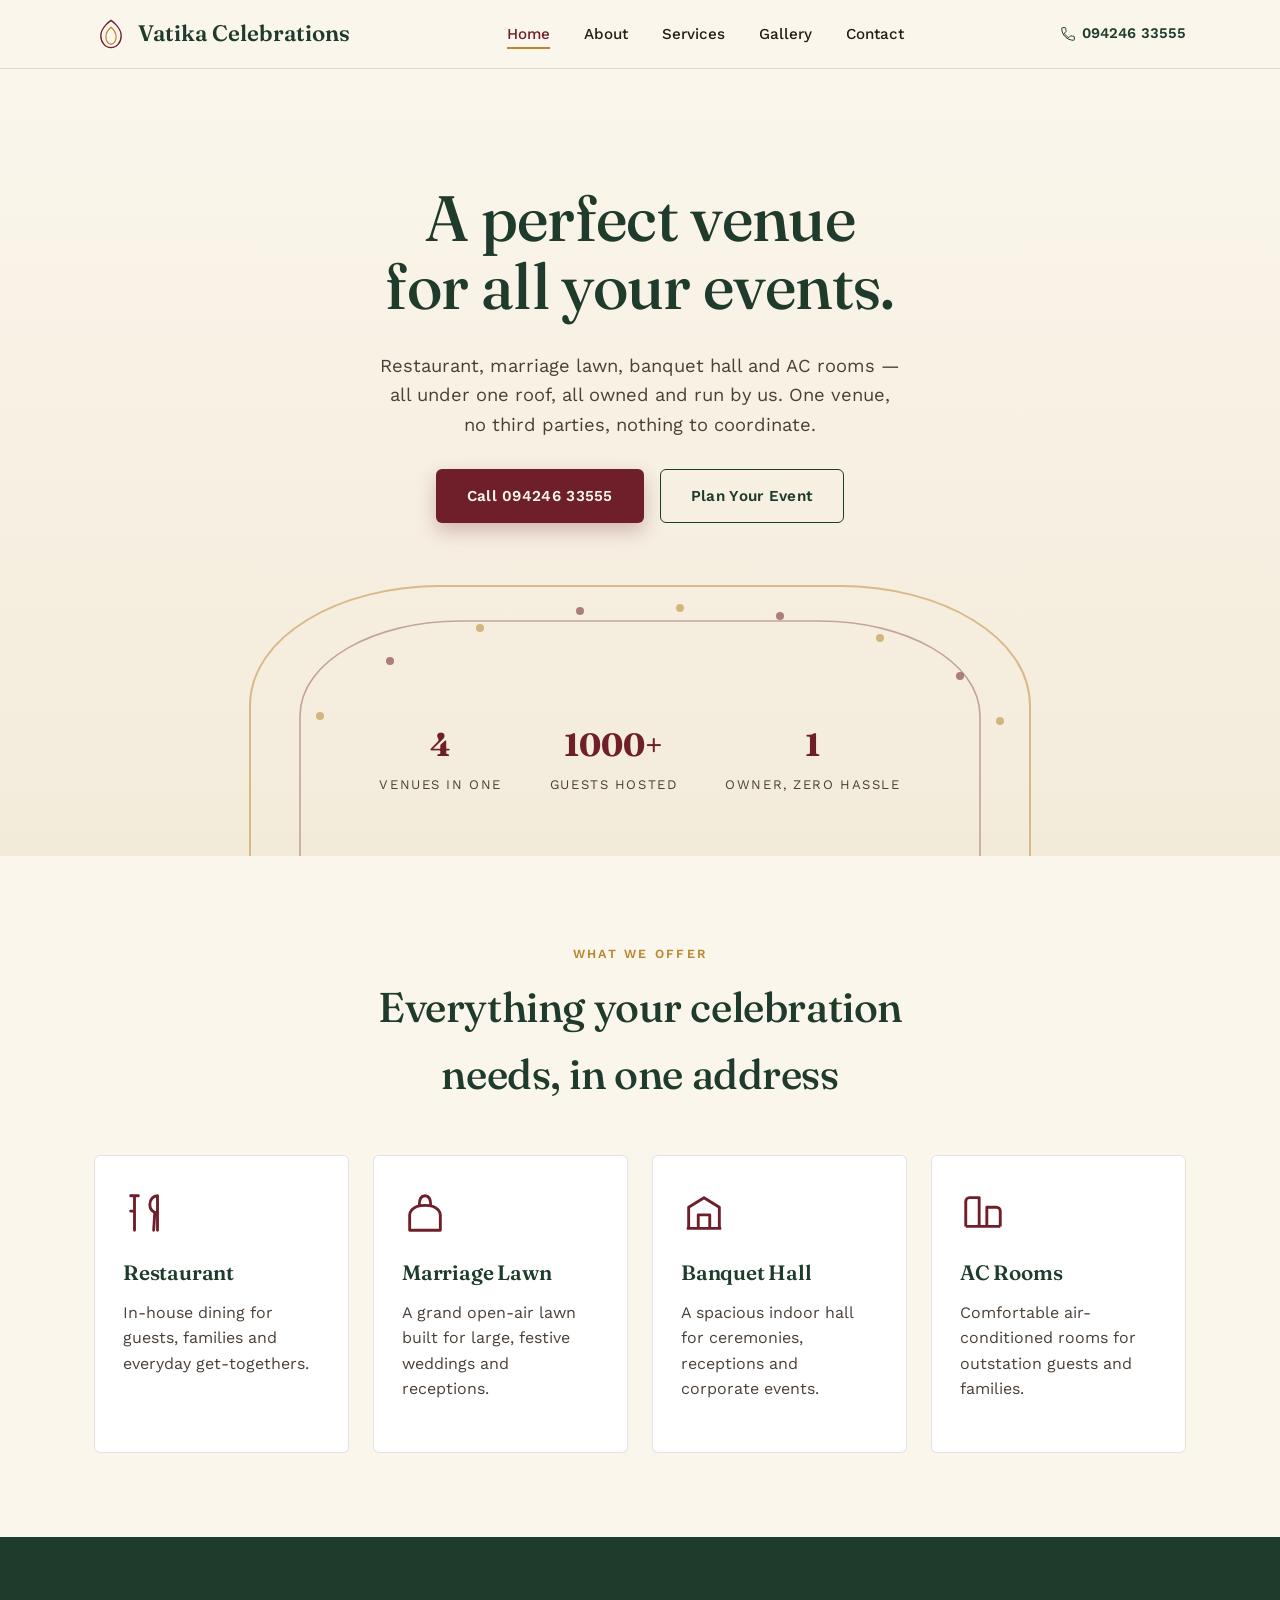
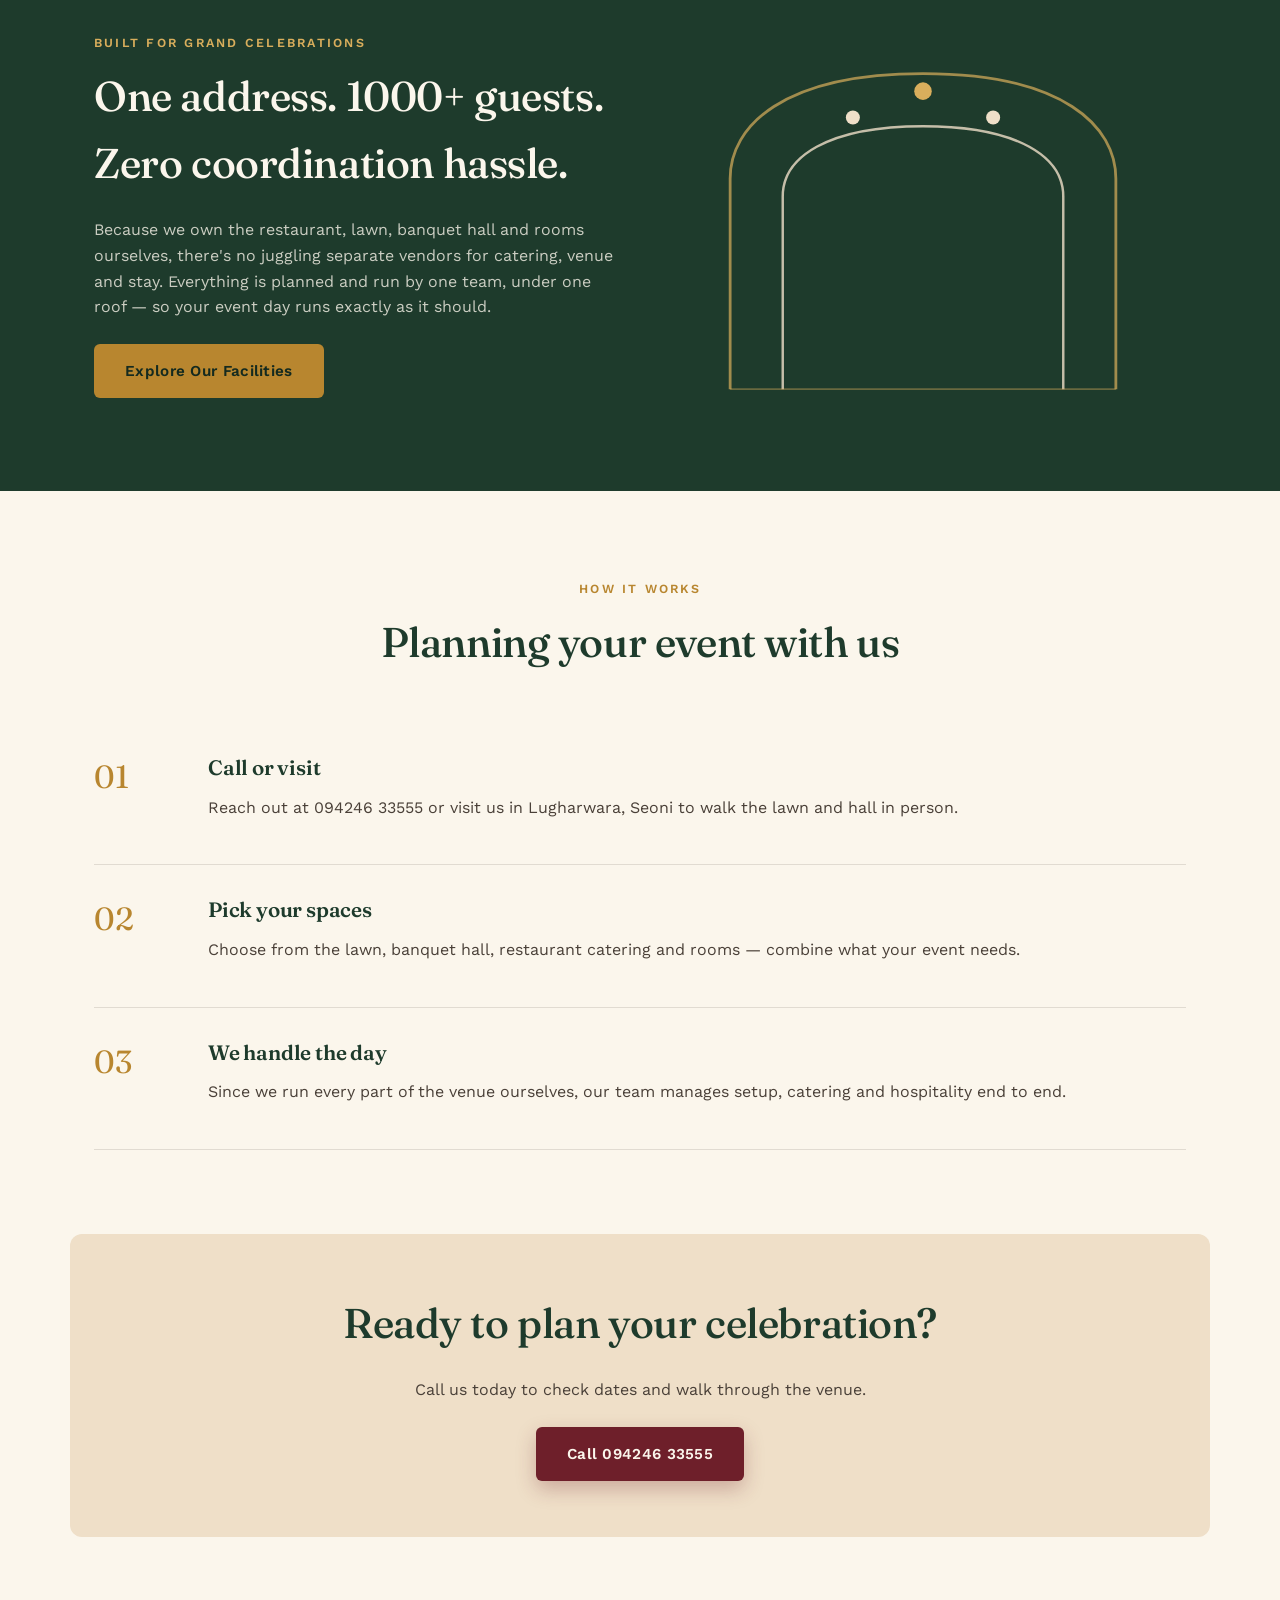
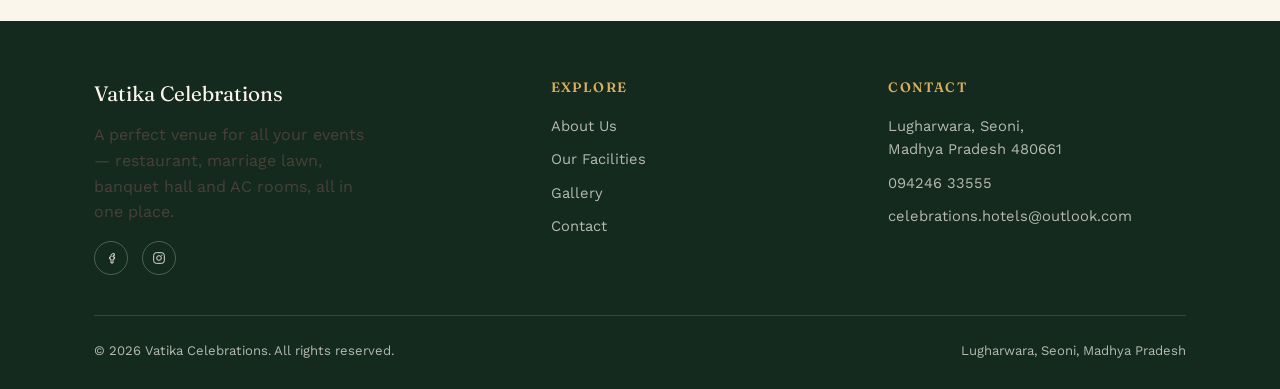
==== index.html @ 636e7c19 "Update index.html" ====
<!DOCTYPE html>
<html lang="en">
<head>
<meta charset="UTF-8">
<meta name="viewport" content="width=device-width, initial-scale=1.0">
<title>Vatika Celebrations | Marriage Lawn &amp; Banquet Venue</title>
<meta name="description" content="Vatika Celebrations, Seoni (Madhya Pradesh) — restaurant, marriage lawn, banquet hall &amp; AC rooms, all under one roof. A perfect venue for all your events.">
<link rel="preconnect" href="https://fonts.googleapis.com">
<link href="https://fonts.googleapis.com/css2?family=Fraunces:wght@400;500;600&family=Work+Sans:wght@400;500;600;700&display=swap" rel="stylesheet">
<link rel="icon" type="image/svg+xml" href="images/favicon-mark.svg">
<link rel="icon" type="image/png" sizes="32x32" href="images/favicon-32.png">
<link rel="icon" type="image/png" sizes="16x16" href="images/favicon-16.png">
<link rel="apple-touch-icon" sizes="180x180" href="images/apple-touch-icon.png">
<link rel="shortcut icon" href="images/favicon.ico">
<link rel="stylesheet" href="css/style.css">
</head>
<body>

<header class="site-header">
  <div class="nav-wrap">
    <a href="index.html" class="brand">
      <svg viewBox="0 0 40 40" fill="none" xmlns="http://www.w3.org/2000/svg">
        <path d="M20 4C20 4 8 12 8 22C8 29.7 13.4 36 20 36C26.6 36 32 29.7 32 22C32 12 20 4 20 4Z" stroke="#6E1F2A" stroke-width="1.6"/>
        <path d="M20 12C20 12 14 17 14 23.5C14 28.2 16.7 32 20 32C23.3 32 26 28.2 26 23.5C26 17 20 12 20 12Z" stroke="#B8862F" stroke-width="1.4"/>
      </svg>
      Vatika Celebrations
    </a>
    <nav>
      <ul class="nav-links">
        <li><a href="index.html" class="active">Home</a></li>
        <li><a href="about.html">About</a></li>
        <li><a href="services.html">Services</a></li>
        <li><a href="gallery.html">Gallery</a></li>
        <li><a href="contact.html">Contact</a></li>
      </ul>
    </nav>
    <div class="nav-cta">
      <a href="tel:+919424633555" class="nav-phone">
        <svg width="16" height="16" viewBox="0 0 24 24" fill="none"><path d="M6.6 10.8C8.1 13.8 10.2 15.9 13.2 17.4L15.5 15.1C15.8 14.8 16.2 14.7 16.6 14.8C17.8 15.2 19.1 15.4 20.5 15.4C21.1 15.4 21.5 15.8 21.5 16.4V20.4C21.5 21 21.1 21.4 20.5 21.4C10.6 21.4 2.6 13.4 2.6 3.5C2.6 2.9 3 2.5 3.6 2.5H7.6C8.2 2.5 8.6 2.9 8.6 3.5C8.6 4.9 8.8 6.2 9.2 7.4C9.3 7.8 9.2 8.2 8.9 8.5L6.6 10.8Z" stroke="#1E3B2C" stroke-width="1.5"/></svg>
        094246 33555
      </a>
      <button class="nav-toggle" aria-label="Menu"><span></span><span></span><span></span></button>
    </div>
  </div>
</header>

<section class="hero">
  <div class="hero-inner">
    <span class="eyebrow"></span>
    <h1>A perfect venue<br>for all your events.</h1>
    <p style="font-size:1.15rem; max-width:520px; margin:20px auto 0;">Restaurant, marriage lawn, banquet hall and AC rooms — all under one roof, all owned and run by us. One venue, no third parties, nothing to coordinate.</p>
    <div class="hero-actions">
      <a href="tel:+919424633555" class="btn btn-primary">Call 094246 33555</a>
      <a href="contact.html" class="btn btn-outline">Plan Your Event</a>
    </div>
  </div>
  <svg class="hero-arch" viewBox="0 0 900 300" fill="none" xmlns="http://www.w3.org/2000/svg">
    <path d="M60 300V140C60 70 150 20 250 20H650C750 20 840 70 840 140V300" stroke="#B8862F" stroke-width="2" opacity="0.55"/>
    <path d="M110 300V150C110 95 185 55 270 55H630C715 55 790 95 790 150V300" stroke="#6E1F2A" stroke-width="1.6" opacity="0.4"/>
    <g opacity="0.6">
      <circle cx="130" cy="150" r="4" fill="#B8862F"/>
      <circle cx="200" cy="95" r="4" fill="#6E1F2A"/>
      <circle cx="290" cy="62" r="4" fill="#B8862F"/>
      <circle cx="390" cy="45" r="4" fill="#6E1F2A"/>
      <circle cx="490" cy="42" r="4" fill="#B8862F"/>
      <circle cx="590" cy="50" r="4" fill="#6E1F2A"/>
      <circle cx="690" cy="72" r="4" fill="#B8862F"/>
      <circle cx="770" cy="110" r="4" fill="#6E1F2A"/>
      <circle cx="810" cy="155" r="4" fill="#B8862F"/>
    </g>
  </svg>
  <div class="hero-facts">
    <div class="hero-fact"><strong>4</strong><span>Venues in one</span></div>
    <div class="hero-fact"><strong>1000+</strong><span>Guests hosted</span></div>
    <div class="hero-fact"><strong>1</strong><span>Owner, zero hassle</span></div>
  </div>
</section>

<section>
  <div class="container">
    <div class="section-head center">
      <span class="eyebrow">What We Offer</span>
      <h2>Everything your celebration needs, in one address</h2>
    </div>
    <div class="grid-4">
      <div class="facility-card">
        <svg class="facility-icon" viewBox="0 0 24 24" fill="none"><path d="M6 3V11M6 3H4M6 3H8M6 11V21M6 11H4M18 3V21M18 3C15.8 3 14 5 14 7.5C14 9.4 15.1 11 16.6 11.7L16 21" stroke="currentColor" stroke-width="1.5" stroke-linecap="round"/></svg>
        <h3>Restaurant</h3>
        <p>In-house dining for guests, families and everyday get-togethers.</p>
      </div>
      <div class="facility-card">
        <svg class="facility-icon" viewBox="0 0 24 24" fill="none"><path d="M4 21V13C4 13 4 8 12 8C20 8 20 13 20 13V21M4 21H20M9 8C9 5 10 3 12 3C14 3 15 5 15 8" stroke="currentColor" stroke-width="1.5" stroke-linecap="round" stroke-linejoin="round"/></svg>
        <h3>Marriage Lawn</h3>
        <p>A grand open-air lawn built for large, festive weddings and receptions.</p>
      </div>
      <div class="facility-card">
        <svg class="facility-icon" viewBox="0 0 24 24" fill="none"><path d="M3 20H21M4 20V9L12 4L20 9V20M9 20V13H15V20" stroke="currentColor" stroke-width="1.5" stroke-linejoin="round"/></svg>
        <h3>Banquet Hall</h3>
        <p>A spacious indoor hall for ceremonies, receptions and corporate events.</p>
      </div>
      <div class="facility-card">
        <svg class="facility-icon" viewBox="0 0 24 24" fill="none"><path d="M3 19V6C3 4.9 3.9 4 5 4H10V19M3 19H21M3 19V17M14 19V9H19C20.1 9 21 9.9 21 11V19M14 9V19" stroke="currentColor" stroke-width="1.5" stroke-linejoin="round"/></svg>
        <h3>AC Rooms</h3>
        <p>Comfortable air-conditioned rooms for outstation guests and families.</p>
      </div>
    </div>
  </div>
</section>

<section class="band">
  <div class="container grid-2" style="align-items:center;">
    <div>
      <span class="eyebrow">Built for Grand Celebrations</span>
      <h2>One address. 1000+ guests. Zero coordination hassle.</h2>
      <p>Because we own the restaurant, lawn, banquet hall and rooms ourselves, there's no juggling separate vendors for catering, venue and stay. Everything is planned and run by one team, under one roof — so your event day runs exactly as it should.</p>
      <a href="services.html" class="btn btn-gold" style="margin-top:8px;">Explore Our Facilities</a>
    </div>
    <svg viewBox="0 0 300 220" fill="none" xmlns="http://www.w3.org/2000/svg">
      <path d="M40 210V90C40 60 70 30 150 30C230 30 260 60 260 90V210" stroke="#D9AE5C" stroke-width="1.6" opacity="0.7"/>
      <path d="M70 210V100C70 78 95 60 150 60C205 60 230 78 230 100V210" stroke="#EFDFC8" stroke-width="1.4" opacity="0.8"/>
      <circle cx="150" cy="40" r="5" fill="#D9AE5C"/>
      <circle cx="110" cy="55" r="4" fill="#EFDFC8"/>
      <circle cx="190" cy="55" r="4" fill="#EFDFC8"/>
      <line x1="40" y1="210" x2="260" y2="210" stroke="#D9AE5C" stroke-width="1" opacity="0.4"/>
    </svg>
  </div>
</section>

<section>
  <div class="container">
    <div class="section-head center">
      <span class="eyebrow">How It Works</span>
      <h2>Planning your event with us</h2>
    </div>
    <div class="process-list">
      <div class="process-item">
        <div class="num">01</div>
        <div><h3>Call or visit</h3><p>Reach out at 094246 33555 or visit us in Lugharwara, Seoni to walk the lawn and hall in person.</p></div>
      </div>
      <div class="process-item">
        <div class="num">02</div>
        <div><h3>Pick your spaces</h3><p>Choose from the lawn, banquet hall, restaurant catering and rooms — combine what your event needs.</p></div>
      </div>
      <div class="process-item">
        <div class="num">03</div>
        <div><h3>We handle the day</h3><p>Since we run every part of the venue ourselves, our team manages setup, catering and hospitality end to end.</p></div>
      </div>
    </div>
  </div>
</section>

<section style="padding-top:0;">
  <div class="container text-center" style="background:var(--blush); border-radius:12px; padding:56px 24px;">
    <h2 class="mt-0">Ready to plan your celebration?</h2>
    <p style="max-width:480px; margin:0 auto 24px;">Call us today to check dates and walk through the venue.</p>
    <a href="tel:+919424633555" class="btn btn-primary">Call 094246 33555</a>
  </div>
</section>

<footer class="site-footer">
  <div class="container">
    <div class="footer-top">
      <div>
        <div class="footer-brand">Vatika Celebrations</div>
        <p style="max-width:280px;">A perfect venue for all your events — restaurant, marriage lawn, banquet hall and AC rooms, all in one place.</p>
        <div class="social-row">
          <a href="https://www.facebook.com/vatikacelebrations/" target="_blank" rel="noopener" aria-label="Facebook"><svg viewBox="0 0 24 24" fill="none"><path d="M15 8.5H17V5.5H15C13.3 5.5 12 6.8 12 8.5V10.5H10V13.5H12V19.5H15V13.5H17L17.5 10.5H15V8.5Z" stroke="#FBF6EC" stroke-width="1.3"/></svg></a>
          <a href="https://www.instagram.com/vatikacelebration/" target="_blank" rel="noopener" aria-label="Instagram"><svg viewBox="0 0 24 24" fill="none"><rect x="4" y="4" width="16" height="16" rx="4" stroke="#FBF6EC" stroke-width="1.3"/><circle cx="12" cy="12" r="3.5" stroke="#FBF6EC" stroke-width="1.3"/><circle cx="16.3" cy="7.7" r="0.8" fill="#FBF6EC"/></svg></a>
        </div>
      </div>
      <div class="footer-col">
        <h4>Explore</h4>
        <ul>
          <li><a href="about.html">About Us</a></li>
          <li><a href="services.html">Our Facilities</a></li>
          <li><a href="gallery.html">Gallery</a></li>
          <li><a href="contact.html">Contact</a></li>
        </ul>
      </div>
      <div class="footer-col">
        <h4>Contact</h4>
        <ul>
          <li>Lugharwara, Seoni,<br>Madhya Pradesh 480661</li>
          <li><a href="tel:+919424633555">094246 33555</a></li>
          <li><a href="mailto:celebrations.hotels@outlook.com">celebrations.hotels@outlook.com</a></li>
        </ul>
      </div>
    </div>
    <div class="footer-bottom">
      <span>© 2026 Vatika Celebrations. All rights reserved.</span>
      <span>Lugharwara, Seoni, Madhya Pradesh</span>
    </div>
  </div>
</footer>

<script src="js/main.js"></script>
</body>
</html>
---- css/style.css ----
/* ============================================
   VATIKA CELEBRATIONS — Design System
   Palette: garden green, marigold gold, wine,
   ivory, warm blush. Inspired by lawn weddings —
   mandap arches, string lights, marigold garlands.
   ============================================ */

:root {
  --ivory: #FBF6EC;
  --ivory-deep: #F3EBDA;
  --forest: #1E3B2C;
  --forest-deep: #142A1F;
  --gold: #B8862F;
  --gold-light: #D9AE5C;
  --wine: #6E1F2A;
  --wine-deep: #501218;
  --blush: #EFDFC8;
  --ink: #241C15;
  --ink-soft: #4A4038;
  --line: rgba(36, 28, 21, 0.12);

  --display: "Fraunces", "Georgia", serif;
  --body: "Work Sans", "Helvetica Neue", Arial, sans-serif;

  --radius: 6px;
  --shadow: 0 12px 32px rgba(30, 59, 44, 0.10);
  --container: 1140px;
}

* { box-sizing: border-box; }

html { scroll-behavior: smooth; }

body {
  margin: 0;
  font-family: var(--body);
  color: var(--ink);
  background: var(--ivory);
  line-height: 1.6;
  -webkit-font-smoothing: antialiased;
}

h1, h2, h3, h4 {
  font-family: var(--display);
  color: var(--forest);
  margin: 0 0 0.5em;
  font-weight: 600;
  letter-spacing: -0.01em;
}

h1 { font-size: clamp(2.4rem, 5vw, 4rem); line-height: 1.05; font-weight: 500; }
h2 { font-size: clamp(1.8rem, 3.4vw, 2.6rem); font-weight: 500; }
h3 { font-size: 1.3rem; }

p { margin: 0 0 1em; color: var(--ink-soft); }

a { color: inherit; text-decoration: none; }

.eyebrow {
  font-family: var(--body);
  font-size: 0.78rem;
  letter-spacing: 0.18em;
  text-transform: uppercase;
  color: var(--gold);
  font-weight: 600;
  display: inline-block;
  margin-bottom: 0.8em;
}

.container {
  max-width: var(--container);
  margin: 0 auto;
  padding: 0 24px;
}

img, svg { max-width: 100%; display: block; }

/* ---------- Buttons ---------- */
.btn {
  display: inline-flex;
  align-items: center;
  gap: 8px;
  padding: 14px 30px;
  border-radius: var(--radius);
  font-family: var(--body);
  font-weight: 600;
  font-size: 0.95rem;
  letter-spacing: 0.02em;
  cursor: pointer;
  border: 1.5px solid transparent;
  transition: transform 0.18s ease, box-shadow 0.18s ease, background 0.18s ease;
}
.btn:hover { transform: translateY(-2px); }
.btn-primary {
  background: var(--wine);
  color: var(--ivory);
  box-shadow: 0 8px 20px rgba(110, 31, 42, 0.28);
}
.btn-primary:hover { background: var(--wine-deep); }
.btn-outline {
  background: transparent;
  color: var(--forest);
  border-color: var(--forest);
}
.btn-outline:hover { background: var(--forest); color: var(--ivory); }
.btn-gold {
  background: var(--gold);
  color: var(--forest-deep);
}
.btn-gold:hover { background: var(--gold-light); }

/* ---------- Header / Nav ---------- */
.site-header {
  position: sticky;
  top: 0;
  z-index: 100;
  background: rgba(251, 246, 236, 0.92);
  backdrop-filter: blur(10px);
  border-bottom: 1px solid var(--line);
}
.nav-wrap {
  display: flex;
  align-items: center;
  justify-content: space-between;
  padding: 16px 24px;
  max-width: var(--container);
  margin: 0 auto;
}
.brand {
  display: flex;
  align-items: center;
  gap: 10px;
  font-family: var(--display);
  font-size: 1.4rem;
  color: var(--forest);
  font-weight: 600;
}
.brand svg { width: 34px; height: 34px; }
.nav-links {
  display: flex;
  gap: 34px;
  list-style: none;
  margin: 0;
  padding: 0;
}
.nav-links a {
  font-size: 0.95rem;
  font-weight: 500;
  color: var(--ink);
  position: relative;
  padding: 4px 0;
}
.nav-links a::after {
  content: "";
  position: absolute;
  left: 0; bottom: -2px;
  width: 0; height: 2px;
  background: var(--gold);
  transition: width 0.2s ease;
}
.nav-links a:hover::after,
.nav-links a.active::after { width: 100%; }
.nav-links a.active { color: var(--wine); }
.nav-cta { display: flex; align-items: center; gap: 18px; }
.nav-phone {
  font-weight: 600;
  font-size: 0.92rem;
  color: var(--forest);
  display: flex;
  align-items: center;
  gap: 6px;
}
.nav-toggle {
  display: none;
  flex-direction: column;
  gap: 5px;
  background: none;
  border: none;
  cursor: pointer;
  padding: 6px;
}
.nav-toggle span {
  width: 24px; height: 2px;
  background: var(--forest);
}

/* ---------- Hero ---------- */
.hero {
  position: relative;
  padding: 90px 0 60px;
  overflow: hidden;
  background: linear-gradient(180deg, var(--ivory) 0%, var(--ivory-deep) 100%);
}
.hero-arch {
  position: absolute;
  bottom: -10px;
  left: 50%;
  transform: translateX(-50%);
  width: min(900px, 92vw);
  opacity: 0.9;
  pointer-events: none;
}
.hero-inner {
  position: relative;
  z-index: 2;
  text-align: center;
  max-width: 760px;
  margin: 0 auto;
  padding: 0 24px 140px;
}
.hero-actions {
  display: flex;
  gap: 16px;
  justify-content: center;
  margin-top: 30px;
  flex-wrap: wrap;
}
.hero-facts {
  display: flex;
  justify-content: center;
  gap: 48px;
  margin-top: 56px;
  flex-wrap: wrap;
  position: relative;
  z-index: 2;
}
.hero-fact { text-align: center; }
.hero-fact strong {
  display: block;
  font-family: var(--display);
  font-size: 2rem;
  color: var(--wine);
}
.hero-fact span {
  font-size: 0.82rem;
  text-transform: uppercase;
  letter-spacing: 0.12em;
  color: var(--ink-soft);
}

/* ---------- Sections ---------- */
section { padding: 84px 0; }
.section-head {
  max-width: 640px;
  margin: 0 0 48px;
}
.section-head.center { margin-left: auto; margin-right: auto; text-align: center; }

.divider-motif {
  width: 100%;
  max-width: 260px;
  margin: 0 auto 40px;
  opacity: 0.8;
}

/* ---------- Cards / Grid ---------- */
.grid-2 { display: grid; grid-template-columns: 1fr 1fr; gap: 40px; }
.grid-4 { display: grid; grid-template-columns: repeat(4, 1fr); gap: 24px; }

.facility-card {
  background: #fff;
  border: 1px solid var(--line);
  border-radius: var(--radius);
  padding: 34px 28px;
  transition: transform 0.2s ease, box-shadow 0.2s ease;
}
.facility-card:hover { transform: translateY(-4px); box-shadow: var(--shadow); }
.facility-icon {
  width: 46px; height: 46px;
  margin-bottom: 20px;
  color: var(--wine);
}
.facility-card h3 { margin-bottom: 10px; }

.band {
  background: var(--forest);
  color: var(--ivory);
}
.band h2, .band h3 { color: var(--ivory); }
.band p { color: rgba(251, 246, 236, 0.78); }
.band .eyebrow { color: var(--gold-light); }

/* ---------- Gallery placeholders ---------- */
.gallery-grid {
  display: grid;
  grid-template-columns: repeat(3, 1fr);
  gap: 20px;
}
.gallery-tile {
  aspect-ratio: 4/3;
  border-radius: var(--radius);
  background: var(--blush);
  display: flex;
  align-items: center;
  justify-content: center;
  flex-direction: column;
  gap: 10px;
  border: 1px dashed rgba(110, 31, 42, 0.35);
  color: var(--wine);
  text-align: center;
  padding: 20px;
}
.gallery-tile svg { width: 40px; height: 40px; opacity: 0.7; }
.gallery-tile span {
  font-size: 0.8rem;
  color: var(--ink-soft);
  text-transform: uppercase;
  letter-spacing: 0.08em;
}

/* ---------- Contact ---------- */
.contact-grid {
  display: grid;
  grid-template-columns: 1fr 1fr;
  gap: 50px;
  align-items: start;
}
.contact-info-item {
  display: flex;
  gap: 16px;
  padding: 20px 0;
  border-bottom: 1px solid var(--line);
}
.contact-info-item svg { width: 24px; height: 24px; color: var(--wine); flex-shrink: 0; }
.map-frame {
  border-radius: var(--radius);
  overflow: hidden;
  border: 1px solid var(--line);
  box-shadow: var(--shadow);
}
.map-frame iframe { display: block; width: 100%; height: 380px; border: 0; }

/* ---------- Footer ---------- */
.site-footer {
  background: var(--forest-deep);
  color: rgba(251, 246, 236, 0.7);
  padding: 56px 0 28px;
}
.footer-top {
  display: grid;
  grid-template-columns: 1.4fr 1fr 1fr;
  gap: 40px;
  padding-bottom: 40px;
  border-bottom: 1px solid rgba(251, 246, 236, 0.14);
}
.footer-brand {
  font-family: var(--display);
  color: var(--ivory);
  font-size: 1.3rem;
  margin-bottom: 12px;
}
.footer-col h4 {
  color: var(--gold-light);
  font-size: 0.85rem;
  text-transform: uppercase;
  letter-spacing: 0.1em;
  margin-bottom: 16px;
}
.footer-col ul { list-style: none; margin: 0; padding: 0; }
.footer-col li { margin-bottom: 10px; font-size: 0.92rem; }
.footer-col a:hover { color: var(--ivory); }
.footer-bottom {
  display: flex;
  justify-content: space-between;
  padding-top: 24px;
  font-size: 0.82rem;
  flex-wrap: wrap;
  gap: 12px;
}
.social-row { display: flex; gap: 14px; }
.social-row a {
  width: 34px; height: 34px;
  border: 1px solid rgba(251, 246, 236, 0.25);
  border-radius: 50%;
  display: flex; align-items: center; justify-content: center;
}
.social-row svg { width: 16px; height: 16px; }

/* ---------- Page hero (inner pages) ---------- */
.page-hero {
  padding: 64px 0 48px;
  background: var(--ivory-deep);
  text-align: center;
}
.page-hero .eyebrow { display: block; }

/* ---------- Timeline / process ---------- */
.process-list { display: grid; gap: 0; }
.process-item {
  display: grid;
  grid-template-columns: 90px 1fr;
  gap: 24px;
  padding: 28px 0;
  border-bottom: 1px solid var(--line);
}
.process-item .num {
  font-family: var(--display);
  font-size: 2rem;
  color: var(--gold);
}

/* ---------- Utility ---------- */
.mt-0 { margin-top: 0; }
.text-center { text-align: center; }

/* ---------- Responsive ---------- */
@media (max-width: 860px) {
  .nav-links, .nav-phone { display: none; }
  .nav-toggle { display: flex; }
  .site-header.open .nav-links {
    display: flex;
    position: absolute;
    top: 100%; left: 0; right: 0;
    background: var(--ivory);
    flex-direction: column;
    padding: 20px 24px 28px;
    gap: 18px;
    border-bottom: 1px solid var(--line);
  }
  .grid-2, .contact-grid { grid-template-columns: 1fr; }
  .grid-4 { grid-template-columns: 1fr 1fr; }
  .gallery-grid { grid-template-columns: 1fr 1fr; }
  .footer-top { grid-template-columns: 1fr; gap: 28px; }
  .hero-facts { gap: 28px; }
}
@media (max-width: 520px) {
  .grid-4, .gallery-grid { grid-template-columns: 1fr; }
  section { padding: 56px 0; }
}
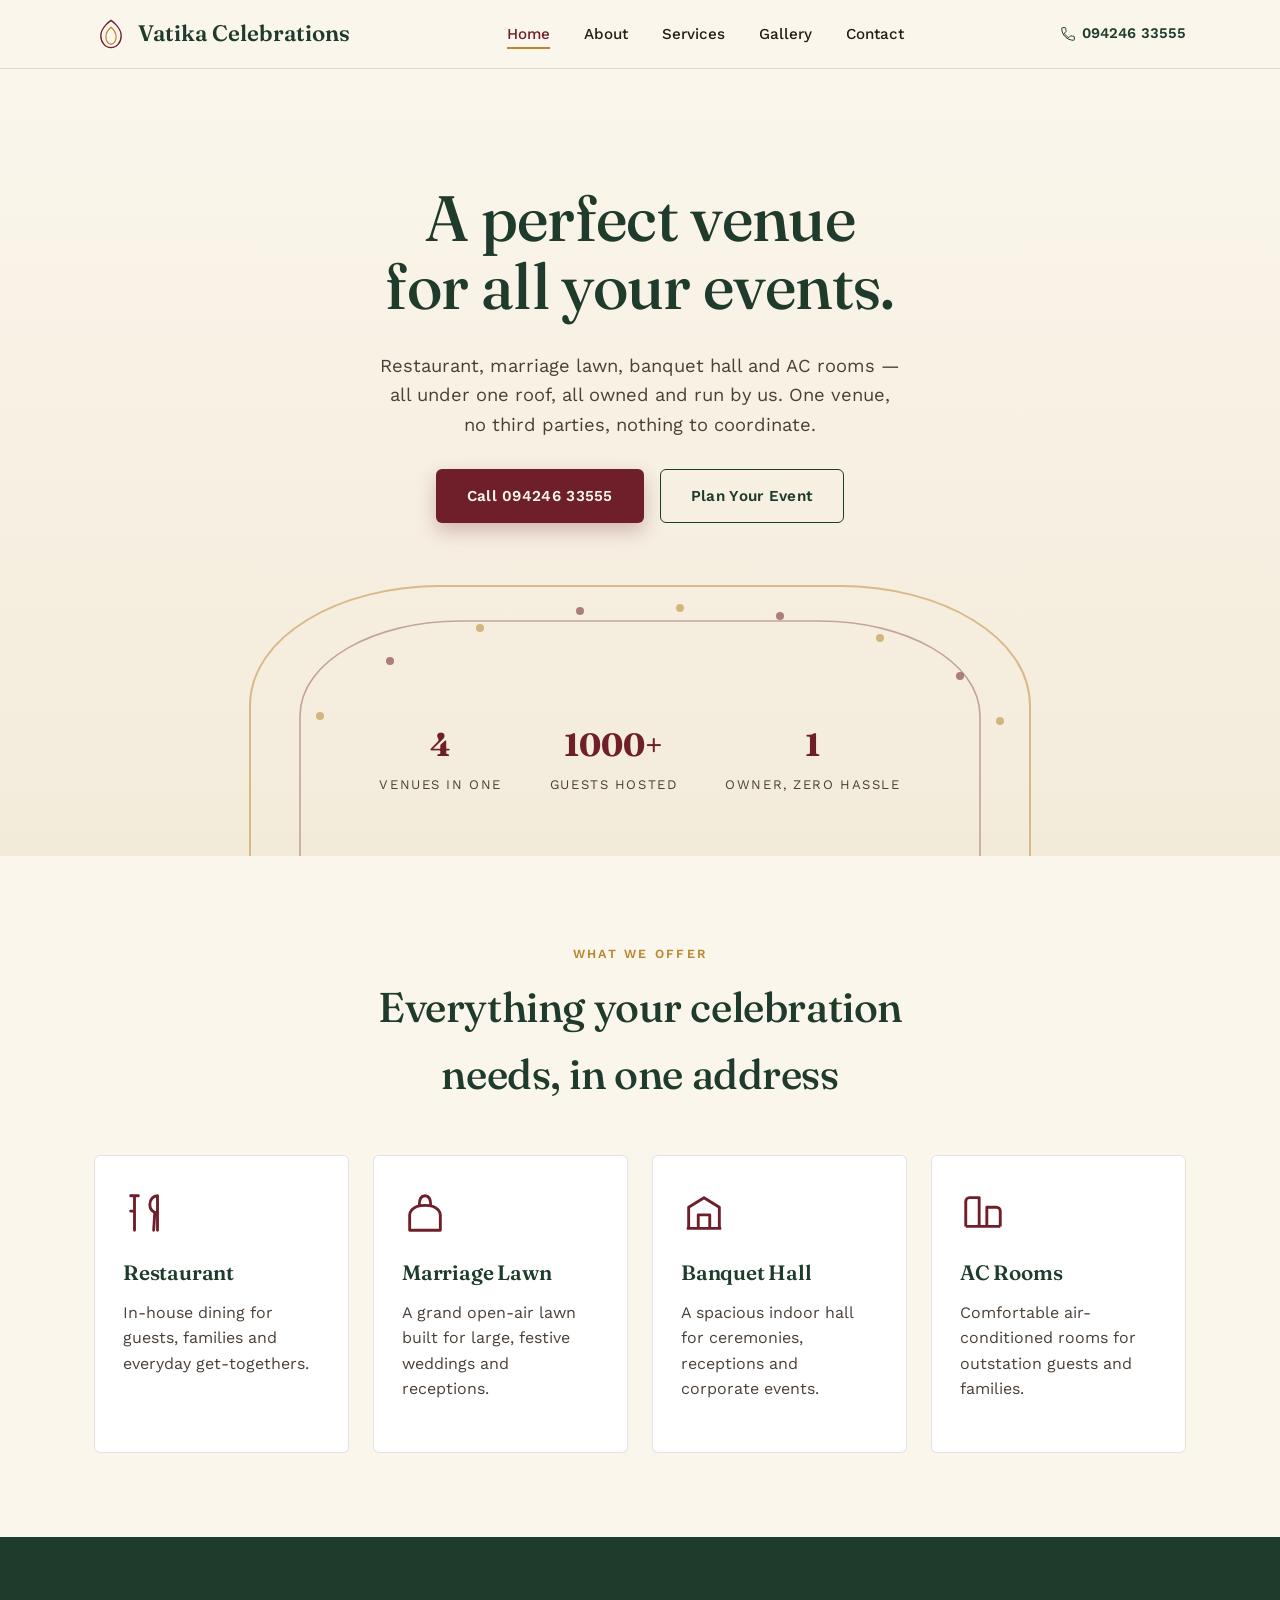
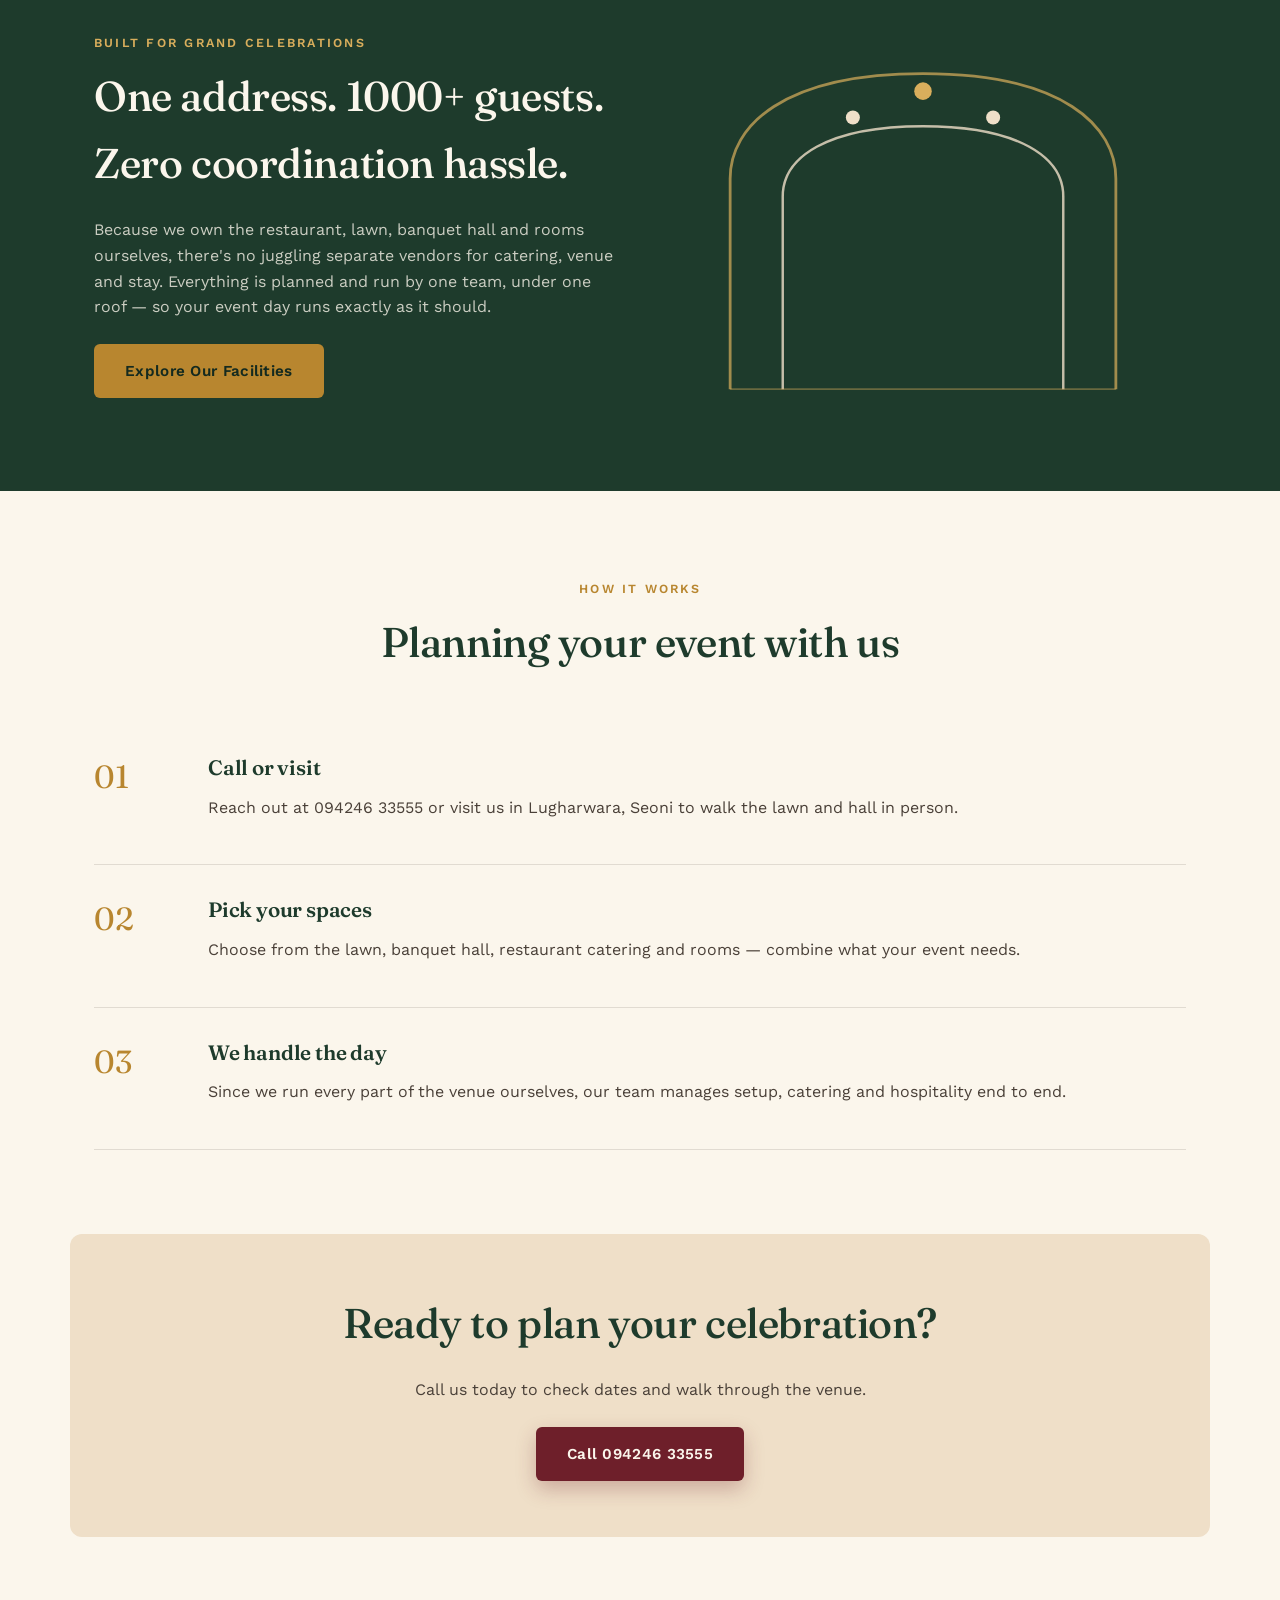
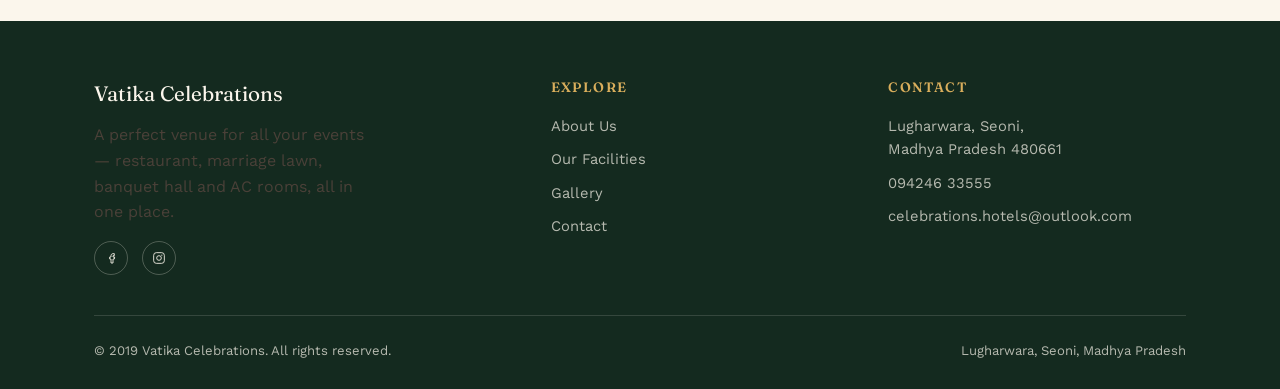
==== commit adf496c1: "Update index.html" ====
--- a/index.html
+++ b/index.html
@@ -187,7 +187,7 @@
       </div>
     </div>
     <div class="footer-bottom">
-      <span>© 2026 Vatika Celebrations. All rights reserved.</span>
+      <span>© 2019 Vatika Celebrations. All rights reserved.</span>
       <span>Lugharwara, Seoni, Madhya Pradesh</span>
     </div>
   </div>
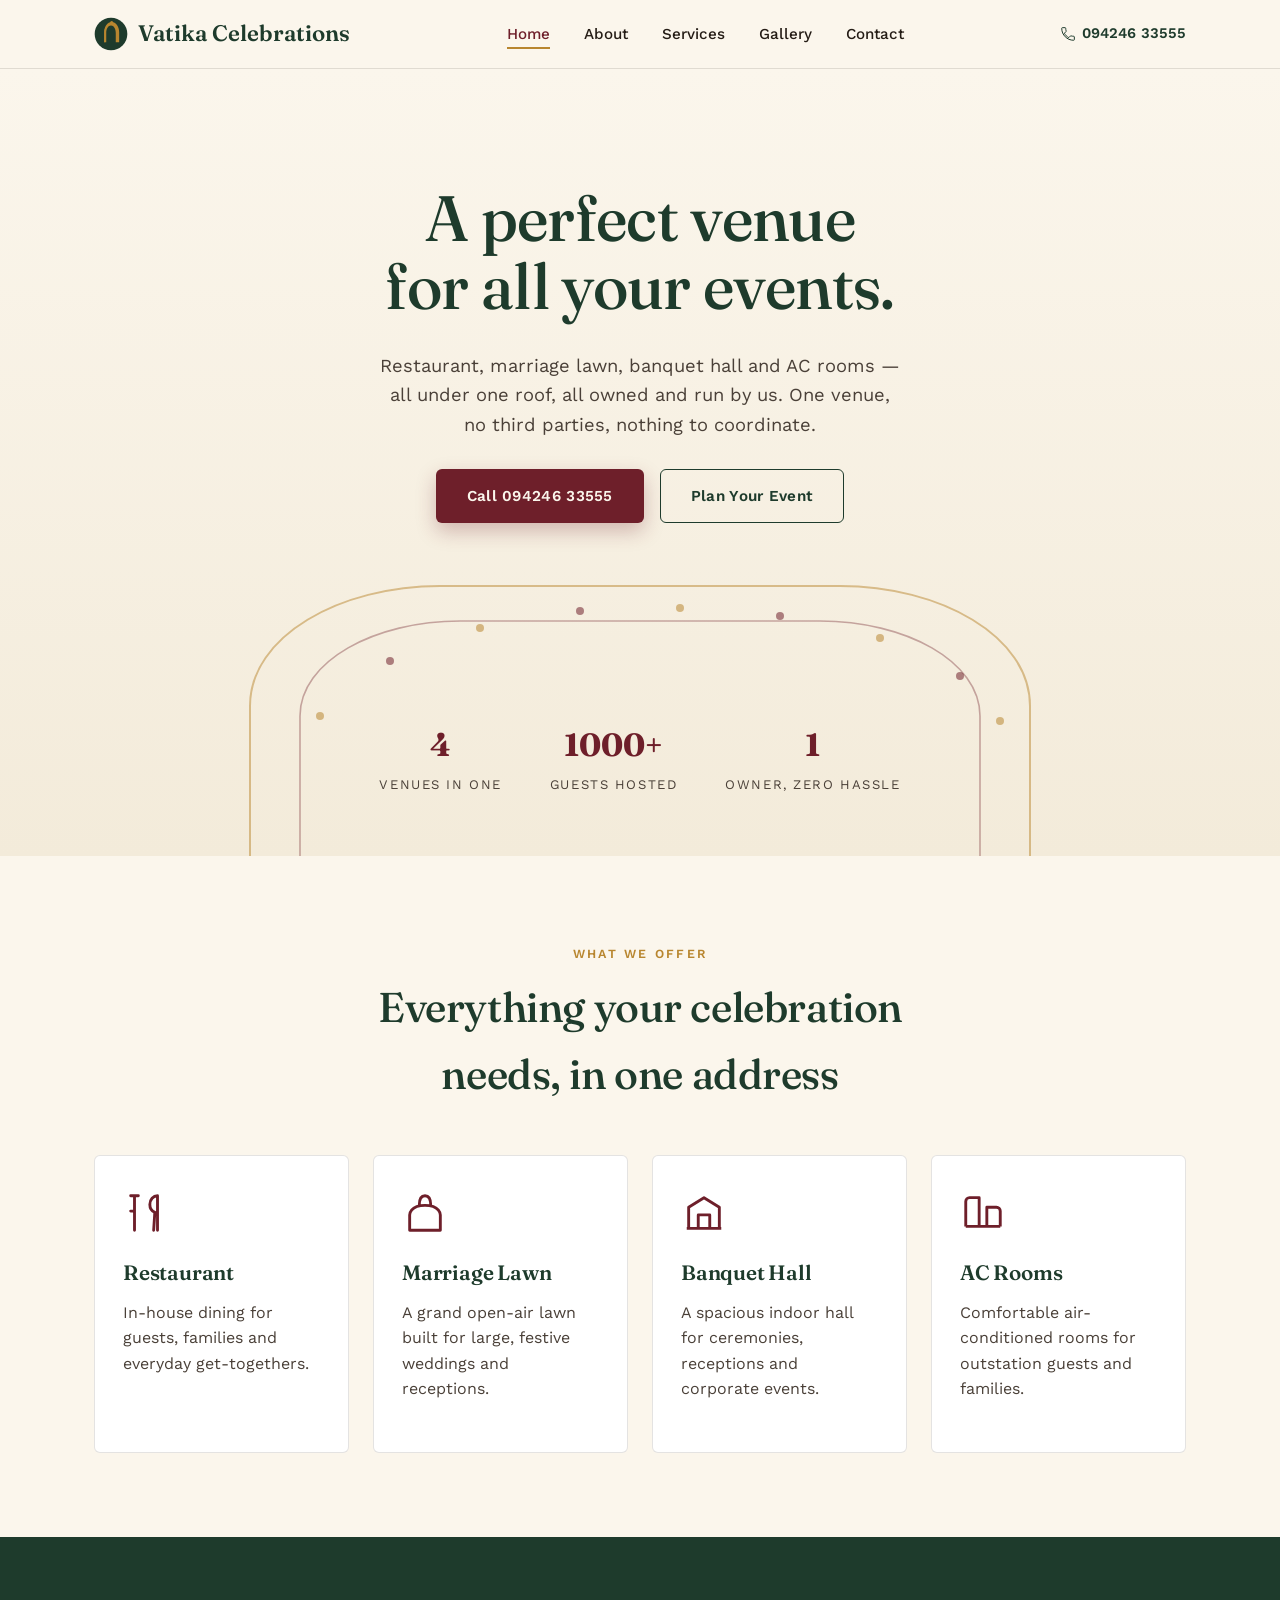
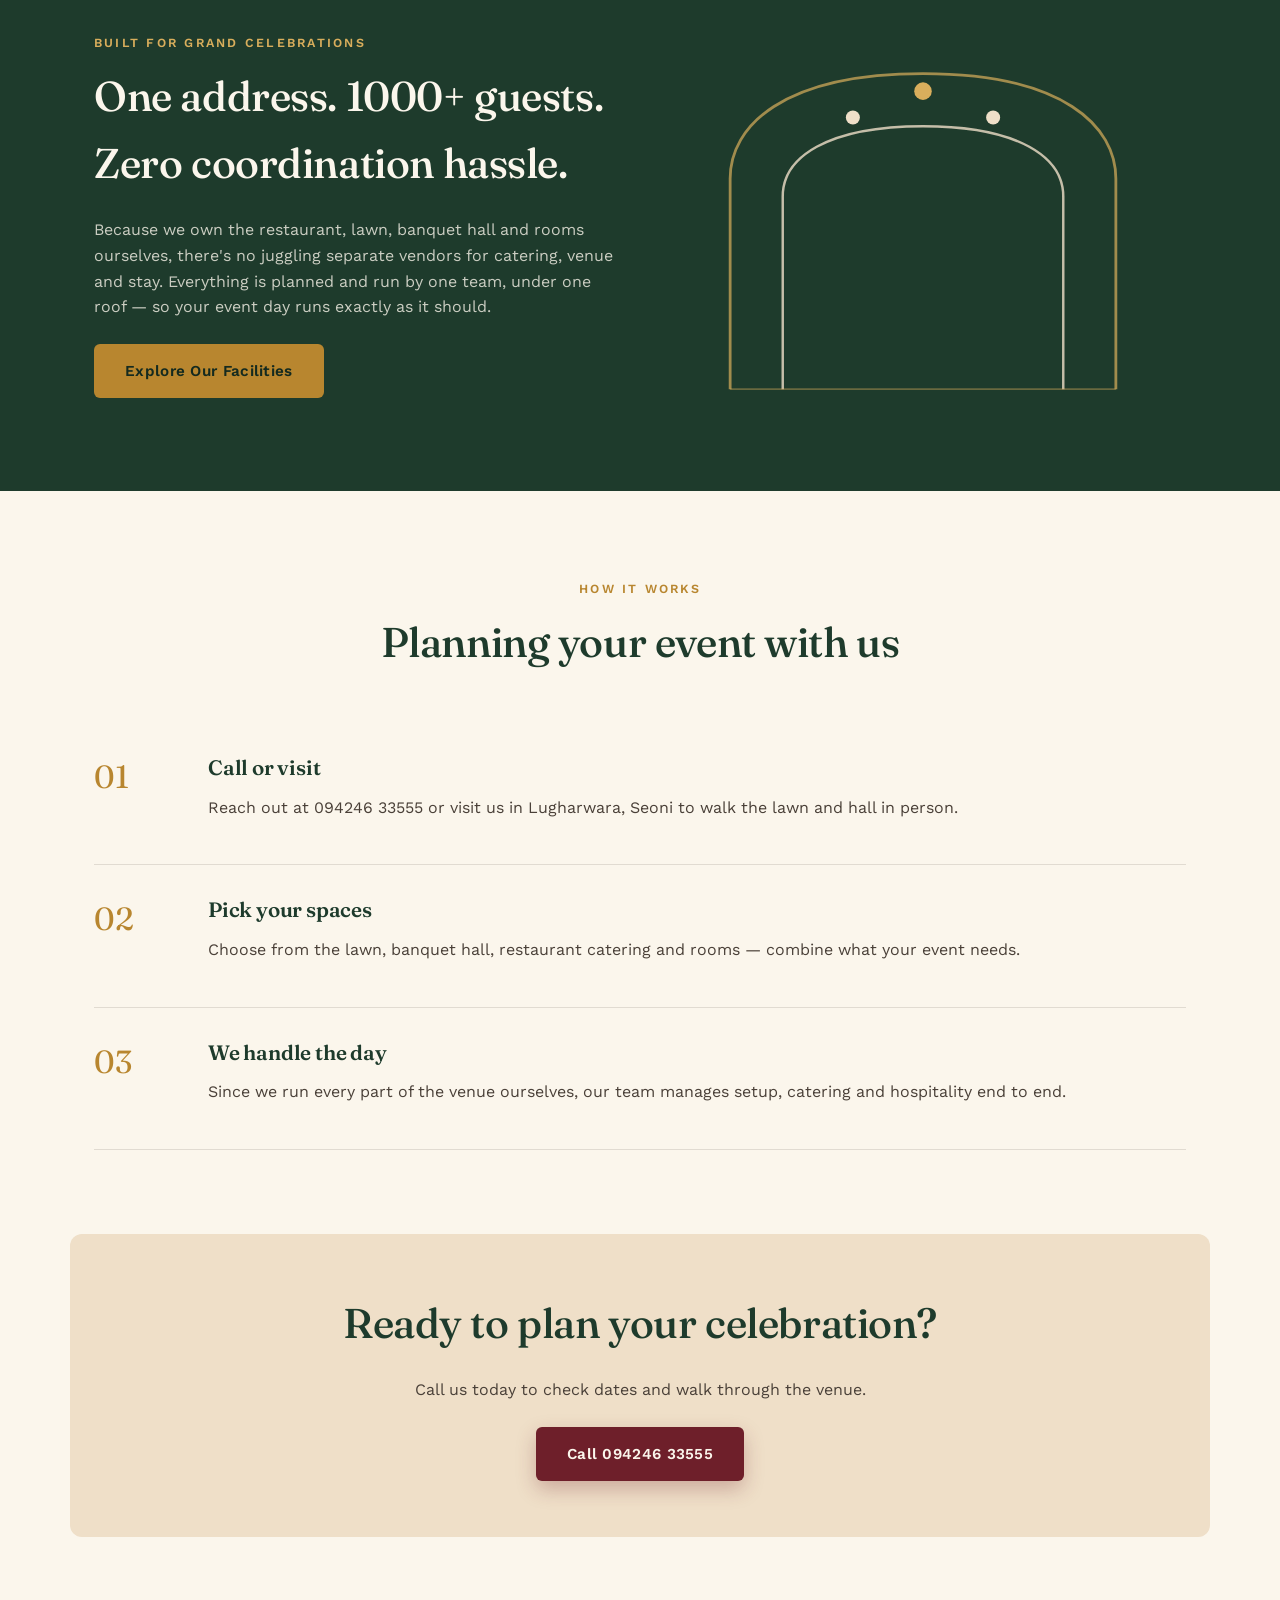
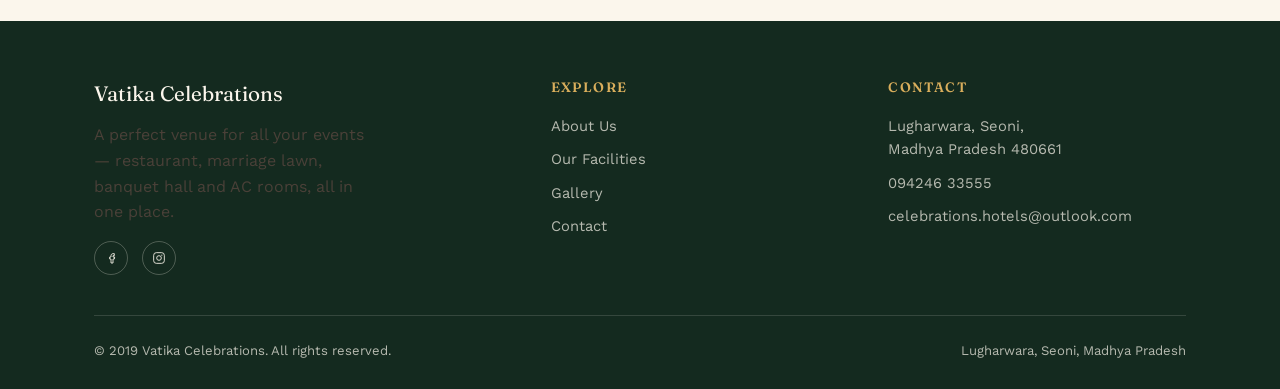
==== commit 3755c425: "Update index.html" ====
--- a/index.html
+++ b/index.html
@@ -19,10 +19,7 @@
 <header class="site-header">
   <div class="nav-wrap">
     <a href="index.html" class="brand">
-      <svg viewBox="0 0 40 40" fill="none" xmlns="http://www.w3.org/2000/svg">
-        <path d="M20 4C20 4 8 12 8 22C8 29.7 13.4 36 20 36C26.6 36 32 29.7 32 22C32 12 20 4 20 4Z" stroke="#6E1F2A" stroke-width="1.6"/>
-        <path d="M20 12C20 12 14 17 14 23.5C14 28.2 16.7 32 20 32C23.3 32 26 28.2 26 23.5C26 17 20 12 20 12Z" stroke="#B8862F" stroke-width="1.4"/>
-      </svg>
+<img src="images/favicon-mark.svg" alt="Vatika Celebrations logo" width="34" height="34">
       Vatika Celebrations
     </a>
     <nav>
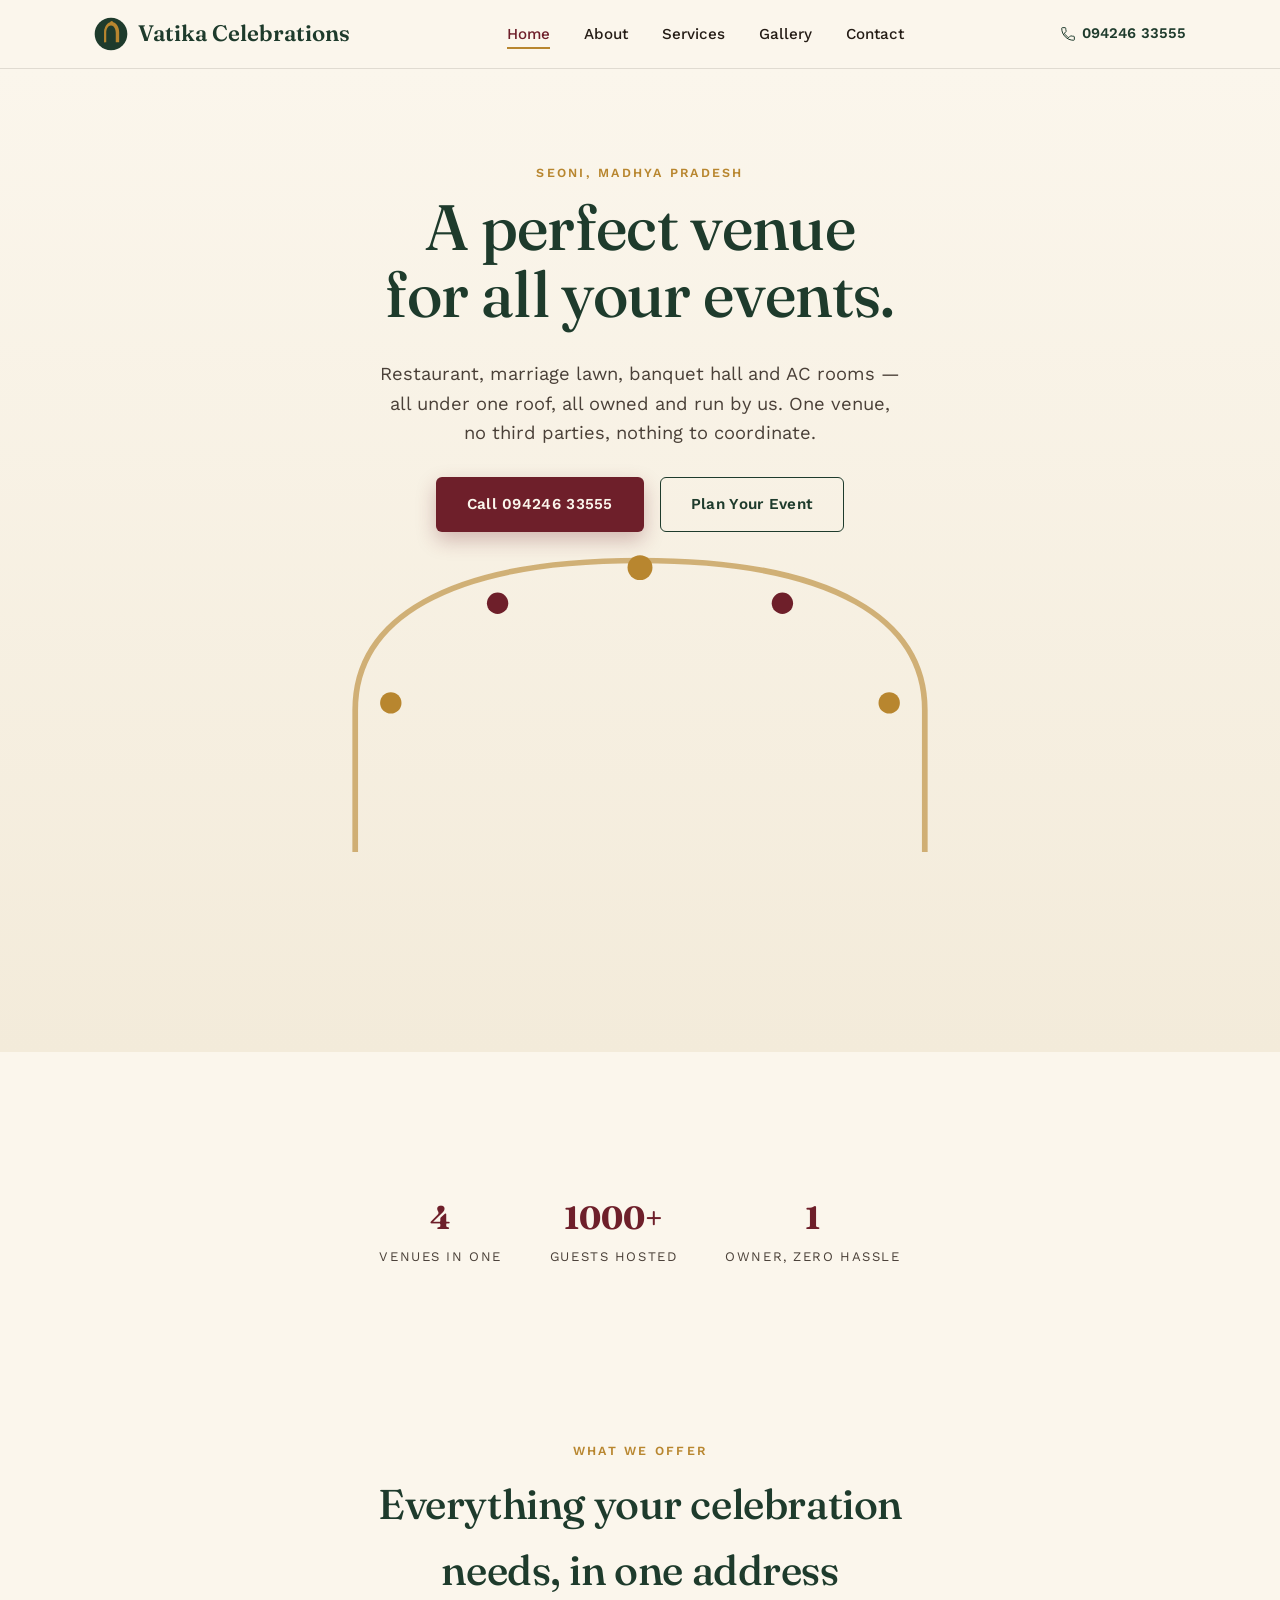
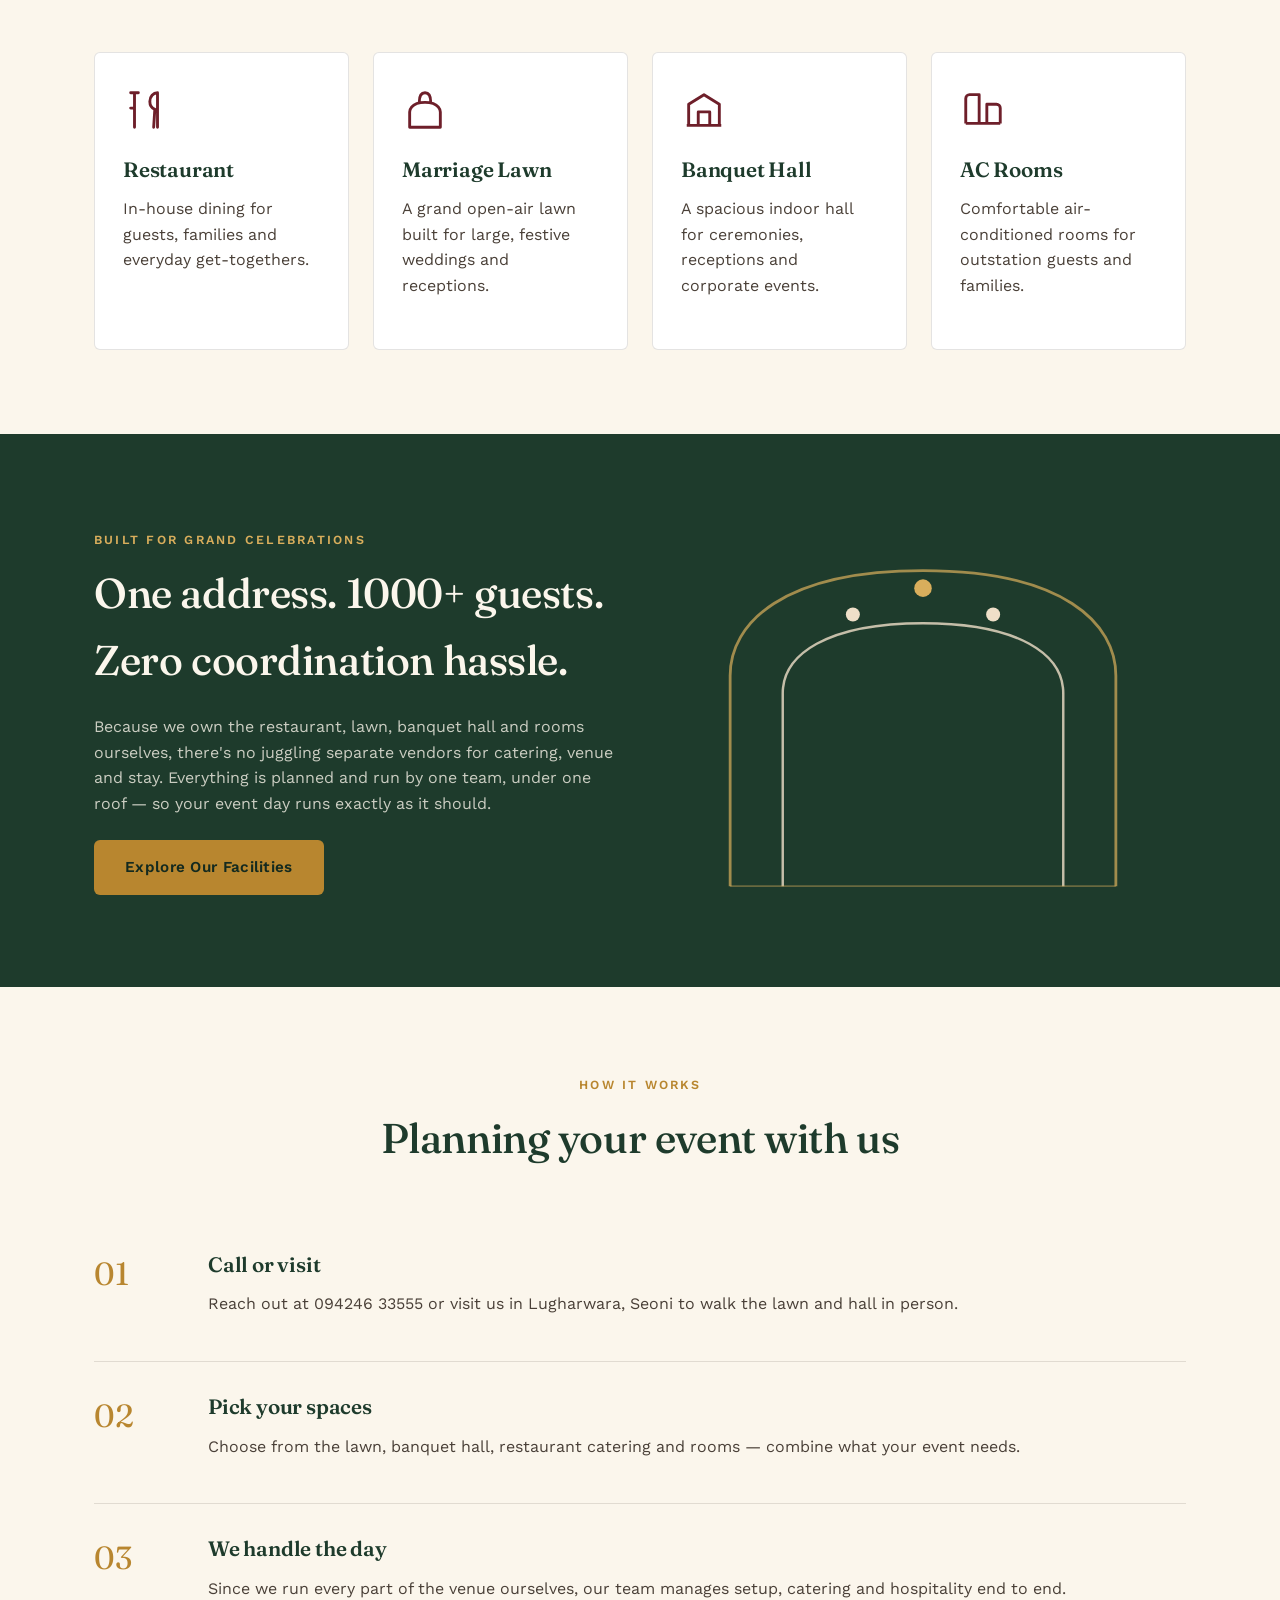
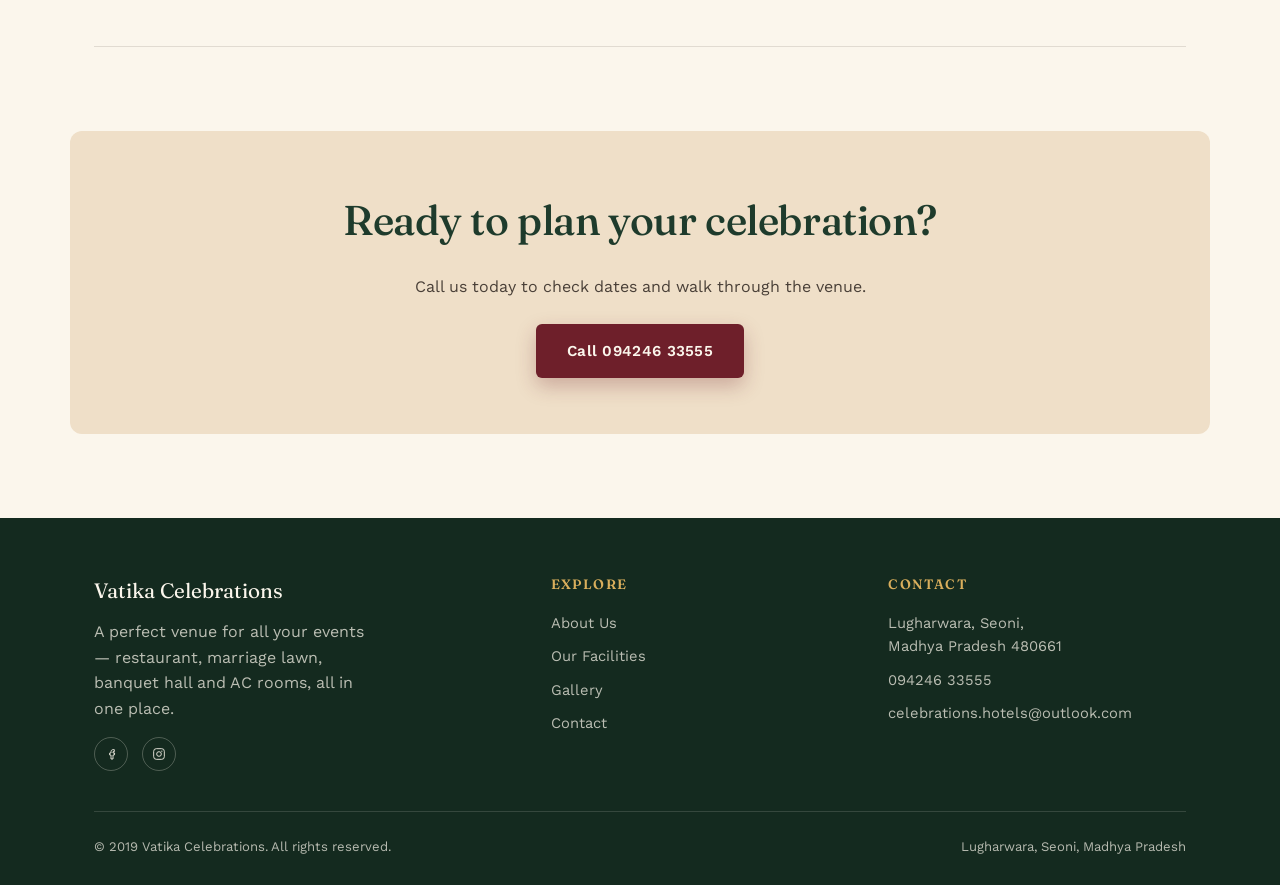
==== commit 383c89aa: "Update index.html" ====
--- a/index.html
+++ b/index.html
@@ -43,30 +43,26 @@
 
 <section class="hero">
   <div class="hero-inner">
-    <span class="eyebrow"></span>
+    <span class="eyebrow">Seoni, Madhya Pradesh</span>
     <h1>A perfect venue<br>for all your events.</h1>
     <p style="font-size:1.15rem; max-width:520px; margin:20px auto 0;">Restaurant, marriage lawn, banquet hall and AC rooms — all under one roof, all owned and run by us. One venue, no third parties, nothing to coordinate.</p>
     <div class="hero-actions">
       <a href="tel:+919424633555" class="btn btn-primary">Call 094246 33555</a>
       <a href="contact.html" class="btn btn-outline">Plan Your Event</a>
     </div>
+    <svg class="hero-motif" viewBox="0 0 200 90" fill="none" xmlns="http://www.w3.org/2000/svg">
+      <path d="M20 90V50C20 25 45 8 100 8C155 8 180 25 180 50V90" stroke="#B8862F" stroke-width="1.6" opacity="0.6"/>
+      <circle cx="100" cy="10" r="3.5" fill="#B8862F"/>
+      <circle cx="60" cy="20" r="3" fill="#6E1F2A"/>
+      <circle cx="140" cy="20" r="3" fill="#6E1F2A"/>
+      <circle cx="30" cy="48" r="3" fill="#B8862F"/>
+      <circle cx="170" cy="48" r="3" fill="#B8862F"/>
+    </svg>
   </div>
-  <svg class="hero-arch" viewBox="0 0 900 300" fill="none" xmlns="http://www.w3.org/2000/svg">
-    <path d="M60 300V140C60 70 150 20 250 20H650C750 20 840 70 840 140V300" stroke="#B8862F" stroke-width="2" opacity="0.55"/>
-    <path d="M110 300V150C110 95 185 55 270 55H630C715 55 790 95 790 150V300" stroke="#6E1F2A" stroke-width="1.6" opacity="0.4"/>
-    <g opacity="0.6">
-      <circle cx="130" cy="150" r="4" fill="#B8862F"/>
-      <circle cx="200" cy="95" r="4" fill="#6E1F2A"/>
-      <circle cx="290" cy="62" r="4" fill="#B8862F"/>
-      <circle cx="390" cy="45" r="4" fill="#6E1F2A"/>
-      <circle cx="490" cy="42" r="4" fill="#B8862F"/>
-      <circle cx="590" cy="50" r="4" fill="#6E1F2A"/>
-      <circle cx="690" cy="72" r="4" fill="#B8862F"/>
-      <circle cx="770" cy="110" r="4" fill="#6E1F2A"/>
-      <circle cx="810" cy="155" r="4" fill="#B8862F"/>
-    </g>
-  </svg>
-  <div class="hero-facts">
+</section>
+
+<section class="stats-band">
+  <div class="container hero-facts">
     <div class="hero-fact"><strong>4</strong><span>Venues in one</span></div>
     <div class="hero-fact"><strong>1000+</strong><span>Guests hosted</span></div>
     <div class="hero-fact"><strong>1</strong><span>Owner, zero hassle</span></div>
--- a/css/style.css
+++ b/css/style.css
@@ -349,6 +349,8 @@
   font-size: 1.3rem;
   margin-bottom: 12px;
 }
+.site-footer p, .site-footer li { color: rgba(251, 246, 236, 0.72); }
+.site-footer a:hover { color: var(--gold-light); }
 .footer-col h4 {
   color: var(--gold-light);
   font-size: 0.85rem;
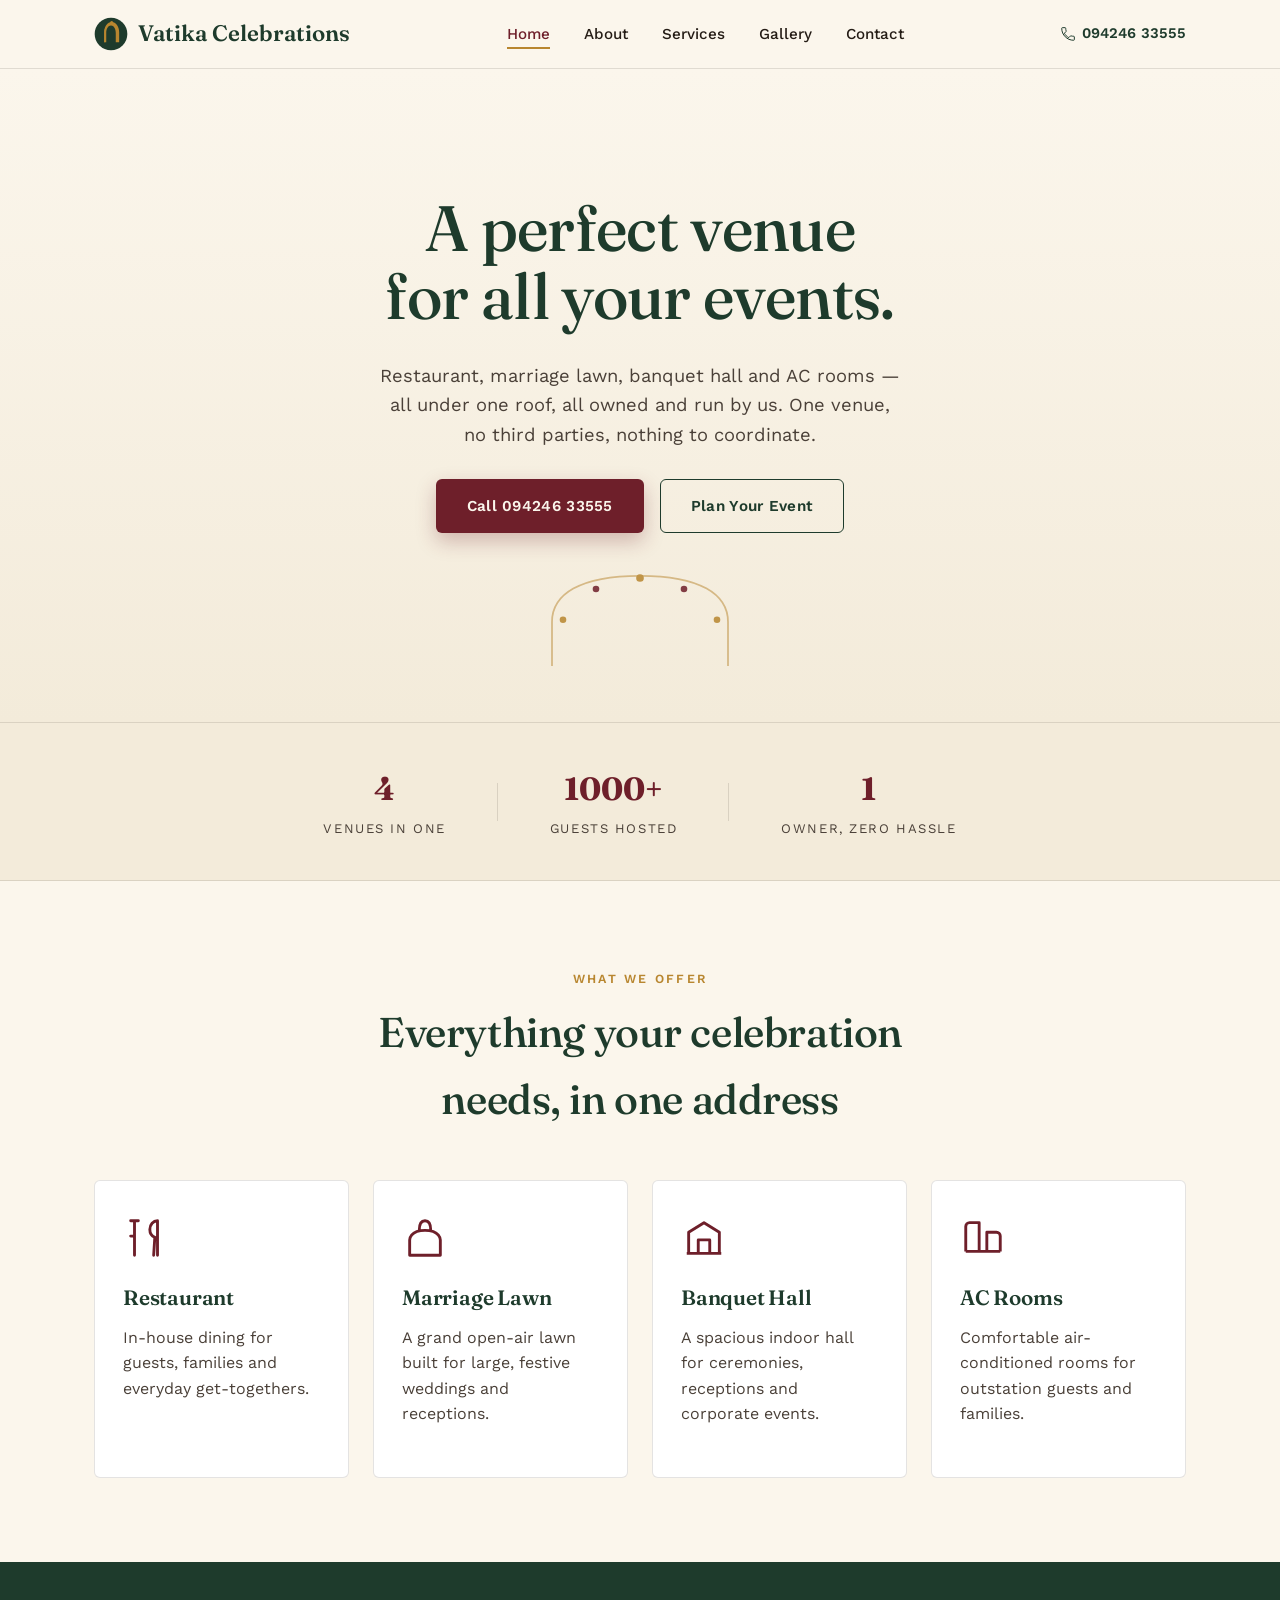
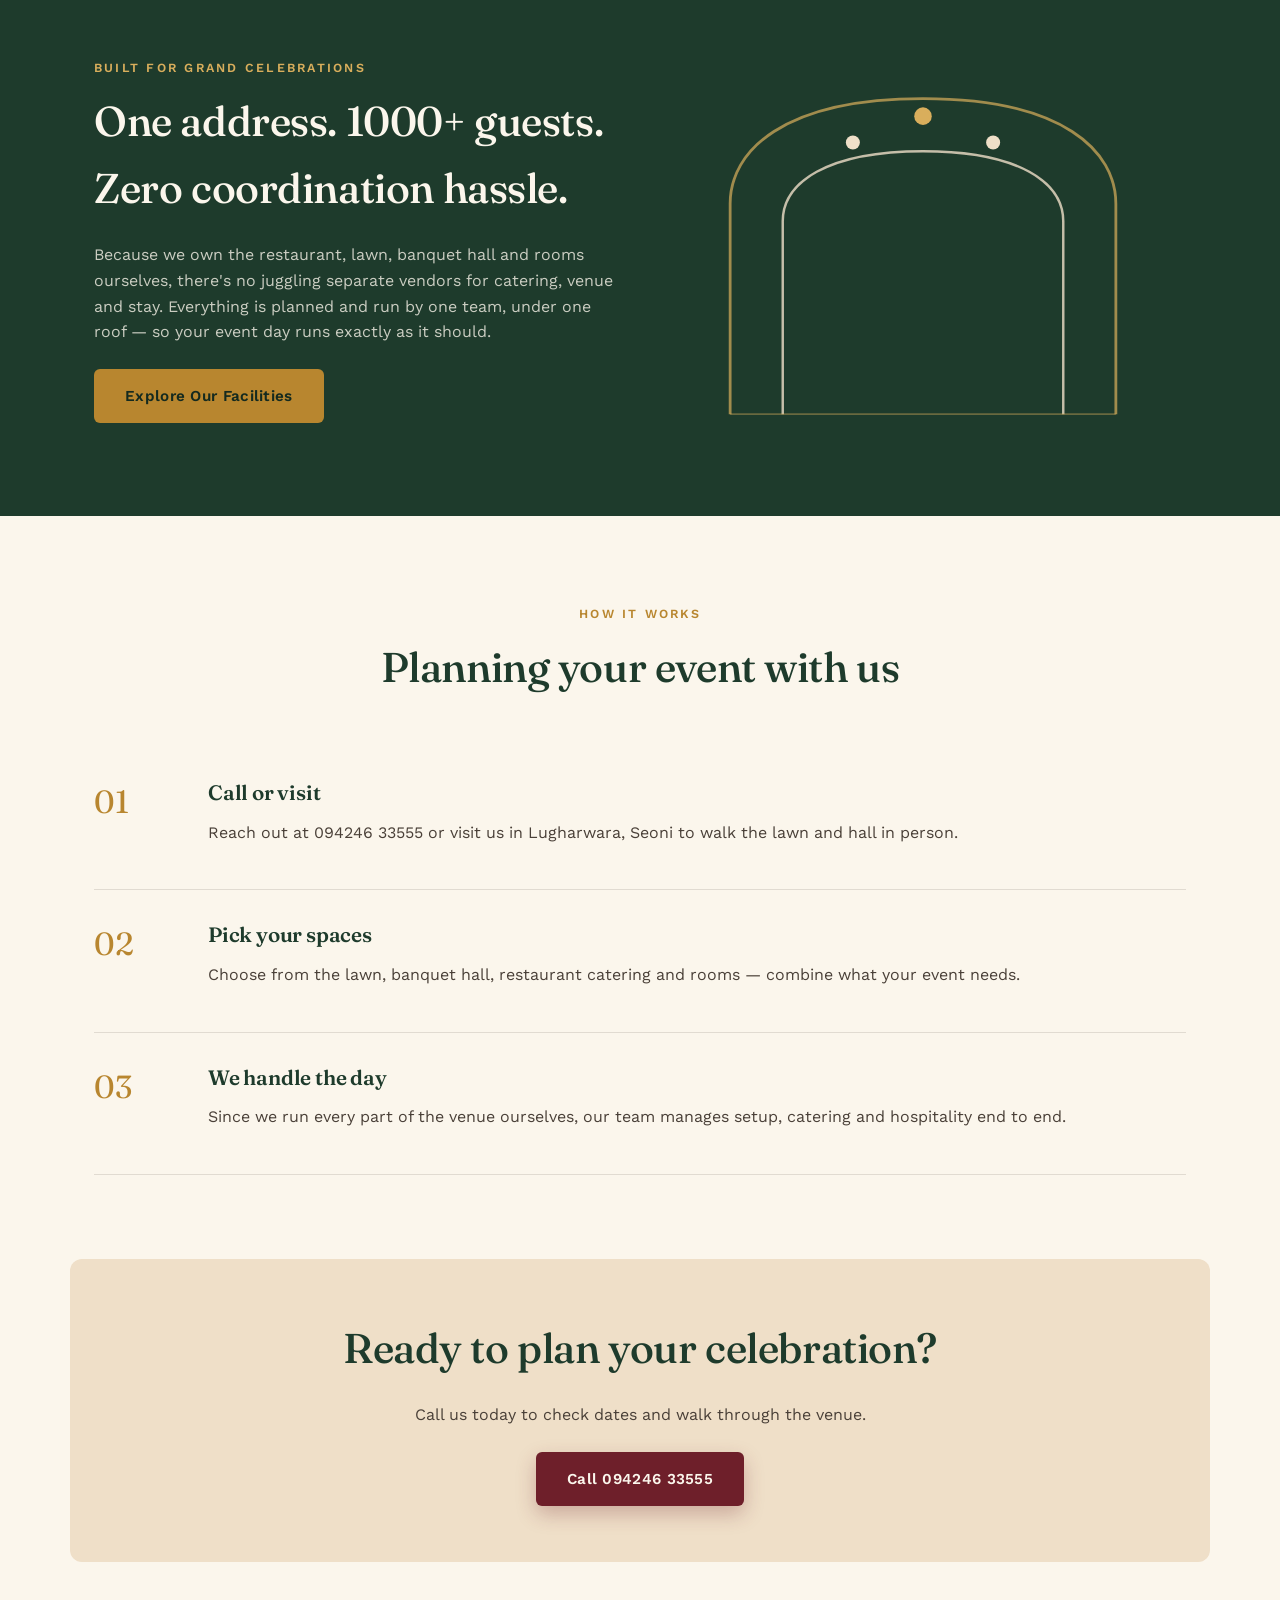
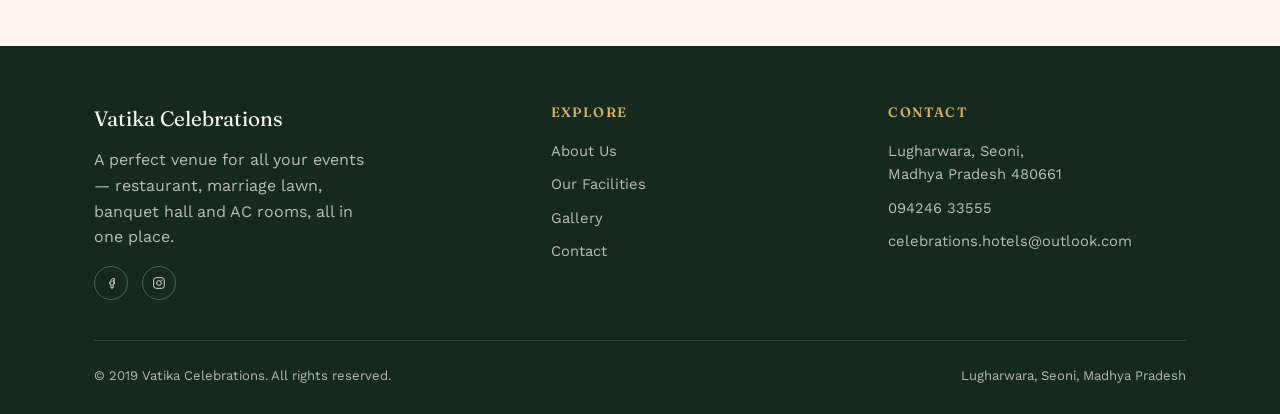
==== commit 5db565d2: "Update index.html" ====
--- a/index.html
+++ b/index.html
@@ -4,7 +4,7 @@
 <meta charset="UTF-8">
 <meta name="viewport" content="width=device-width, initial-scale=1.0">
 <title>Vatika Celebrations | Marriage Lawn &amp; Banquet Venue</title>
-<meta name="description" content="Vatika Celebrations, Seoni (Madhya Pradesh) — restaurant, marriage lawn, banquet hall &amp; AC rooms, all under one roof. A perfect venue for all your events.">
+<meta name="description" content="Vatika Celebrations — restaurant, marriage lawn, banquet hall &amp; AC rooms, all under one roof. A perfect venue for all your events.">
 <link rel="preconnect" href="https://fonts.googleapis.com">
 <link href="https://fonts.googleapis.com/css2?family=Fraunces:wght@400;500;600&family=Work+Sans:wght@400;500;600;700&display=swap" rel="stylesheet">
 <link rel="icon" type="image/svg+xml" href="images/favicon-mark.svg">
@@ -43,7 +43,7 @@
 
 <section class="hero">
   <div class="hero-inner">
-    <span class="eyebrow">Seoni, Madhya Pradesh</span>
+    <span class="eyebrow"></span>
     <h1>A perfect venue<br>for all your events.</h1>
     <p style="font-size:1.15rem; max-width:520px; margin:20px auto 0;">Restaurant, marriage lawn, banquet hall and AC rooms — all under one roof, all owned and run by us. One venue, no third parties, nothing to coordinate.</p>
     <div class="hero-actions">
--- a/css/style.css
+++ b/css/style.css
@@ -187,26 +187,20 @@
 /* ---------- Hero ---------- */
 .hero {
   position: relative;
-  padding: 90px 0 60px;
-  overflow: hidden;
+  padding: 100px 0 56px;
   background: linear-gradient(180deg, var(--ivory) 0%, var(--ivory-deep) 100%);
 }
-.hero-arch {
-  position: absolute;
-  bottom: -10px;
-  left: 50%;
-  transform: translateX(-50%);
-  width: min(900px, 92vw);
-  opacity: 0.9;
-  pointer-events: none;
+.hero-motif {
+  display: block;
+  width: min(220px, 46vw);
+  margin: 34px auto 0;
+  opacity: 0.85;
 }
 .hero-inner {
-  position: relative;
-  z-index: 2;
   text-align: center;
   max-width: 760px;
   margin: 0 auto;
-  padding: 0 24px 140px;
+  padding: 0 24px;
 }
 .hero-actions {
   display: flex;
@@ -215,16 +209,32 @@
   margin-top: 30px;
   flex-wrap: wrap;
 }
+.stats-band {
+  background: var(--ivory-deep);
+  border-top: 1px solid var(--line);
+  border-bottom: 1px solid var(--line);
+  padding: 40px 0;
+}
 .hero-facts {
   display: flex;
   justify-content: center;
-  gap: 48px;
-  margin-top: 56px;
   flex-wrap: wrap;
+}
+.hero-fact {
+  text-align: center;
+  padding: 0 52px;
   position: relative;
-  z-index: 2;
-}
-.hero-fact { text-align: center; }
+}
+.hero-fact:not(:last-child)::after {
+  content: "";
+  position: absolute;
+  right: 0;
+  top: 50%;
+  transform: translateY(-50%);
+  width: 1px;
+  height: 38px;
+  background: var(--line);
+}
 .hero-fact strong {
   display: block;
   font-family: var(--display);
@@ -236,6 +246,9 @@
   text-transform: uppercase;
   letter-spacing: 0.12em;
   color: var(--ink-soft);
+}
+@media (max-width: 560px) {
+  .hero-fact { padding: 0 24px; }
 }
 
 /* ---------- Sections ---------- */
@@ -335,6 +348,9 @@
   background: var(--forest-deep);
   color: rgba(251, 246, 236, 0.7);
   padding: 56px 0 28px;
+}
+.site-footer p {
+  color: rgba(251, 246, 236, 0.7);
 }
 .footer-top {
   display: grid;
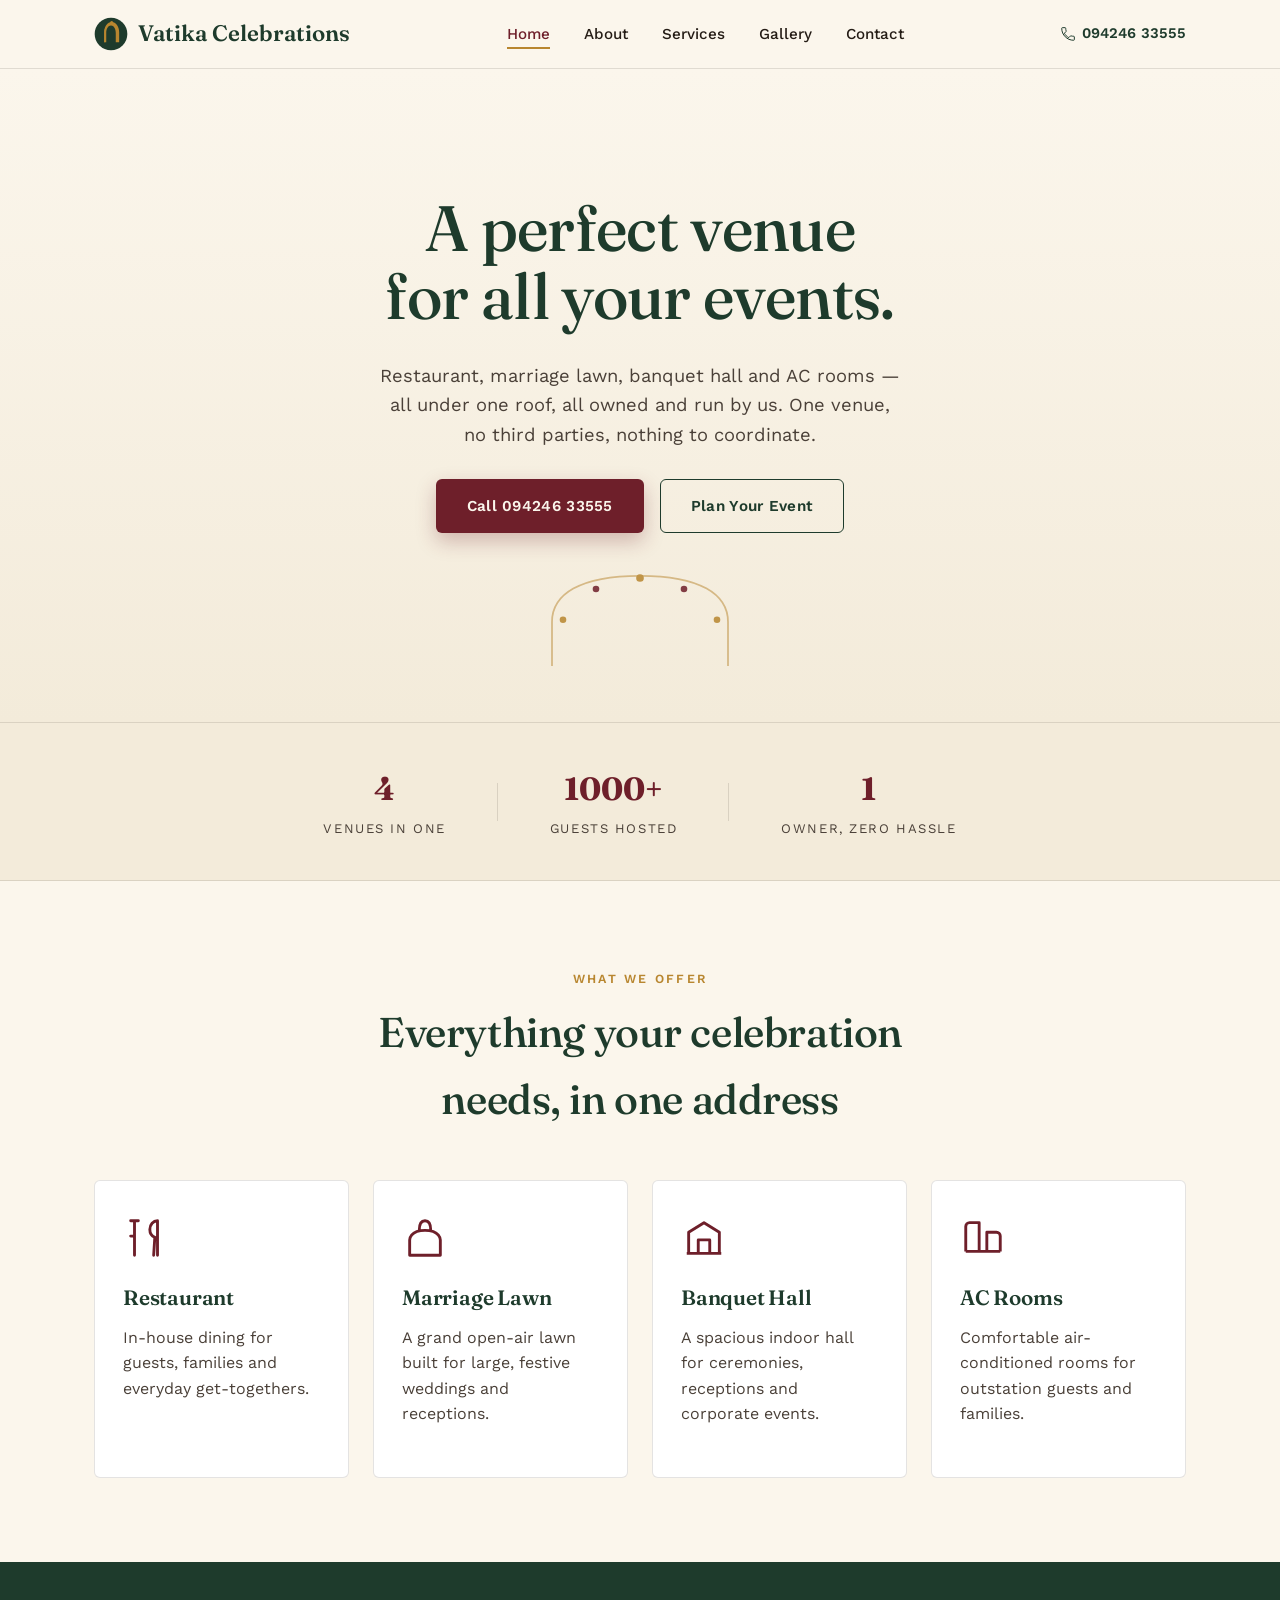
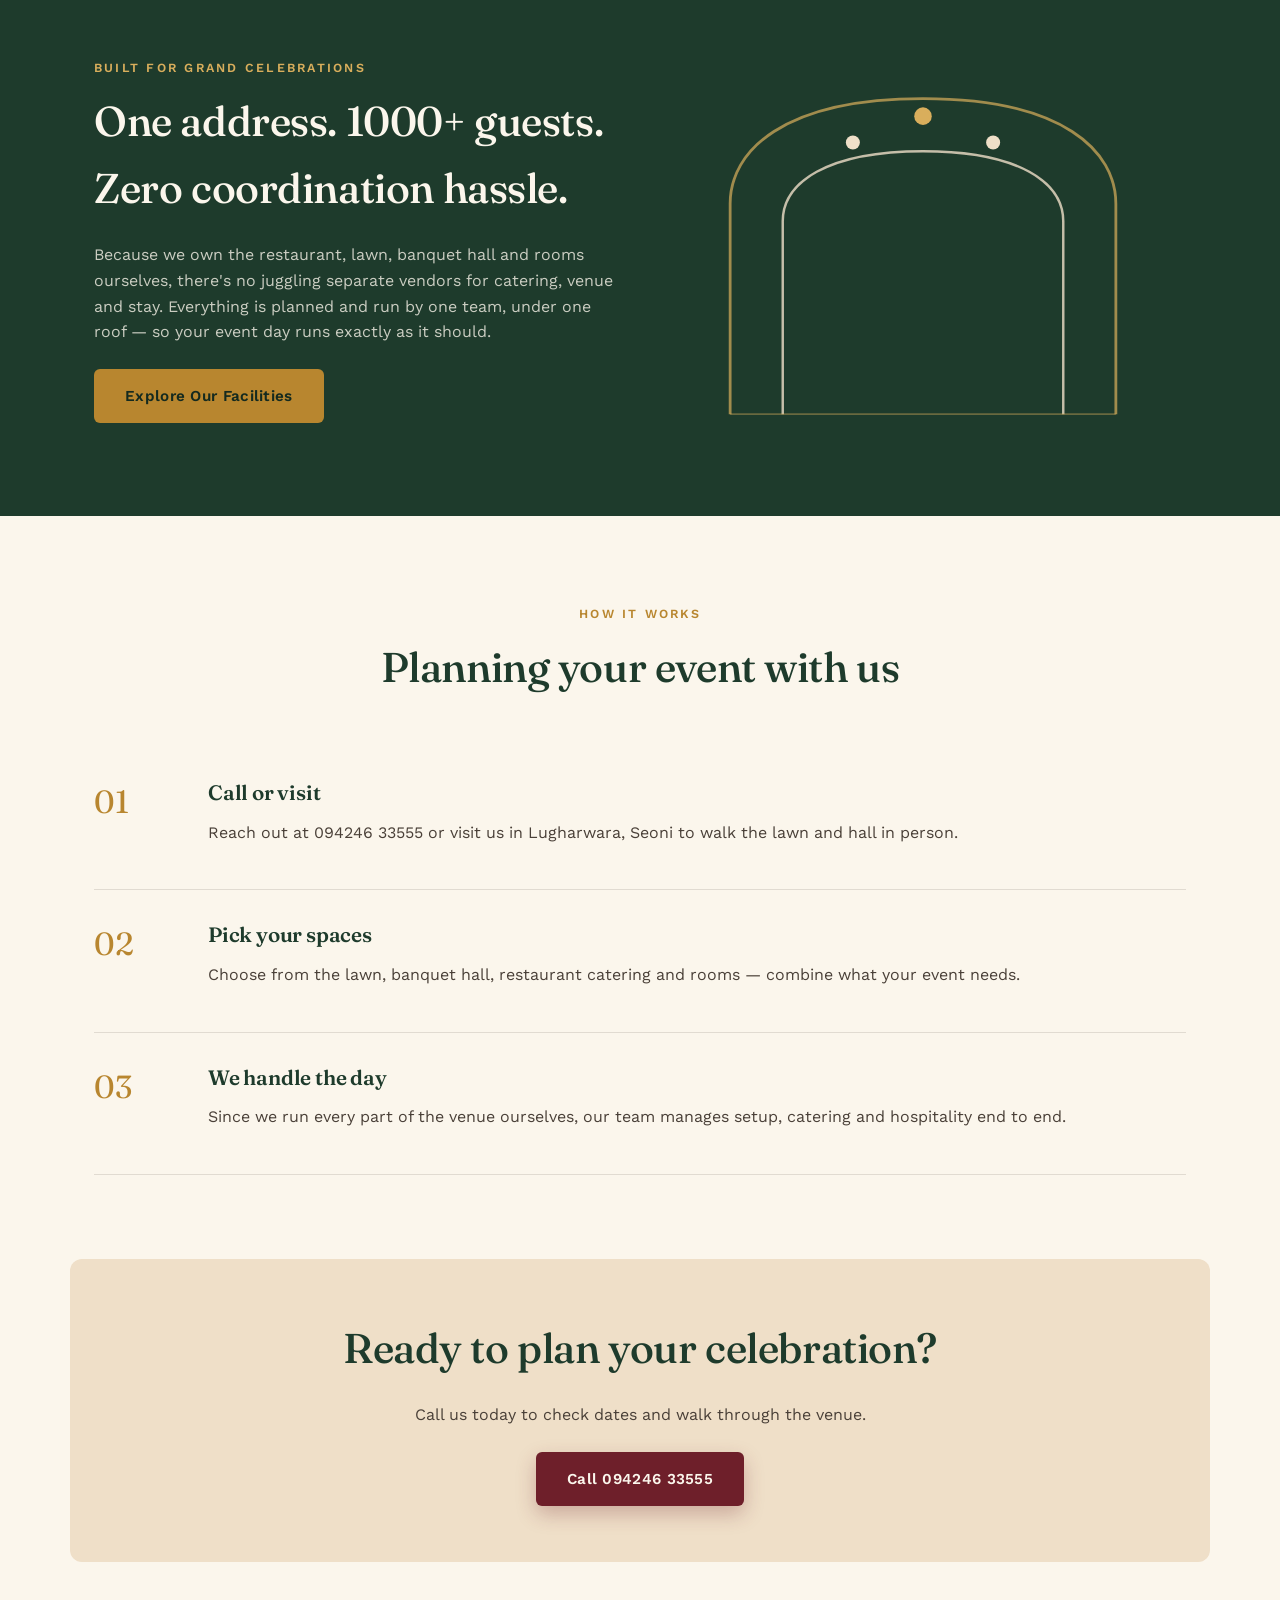
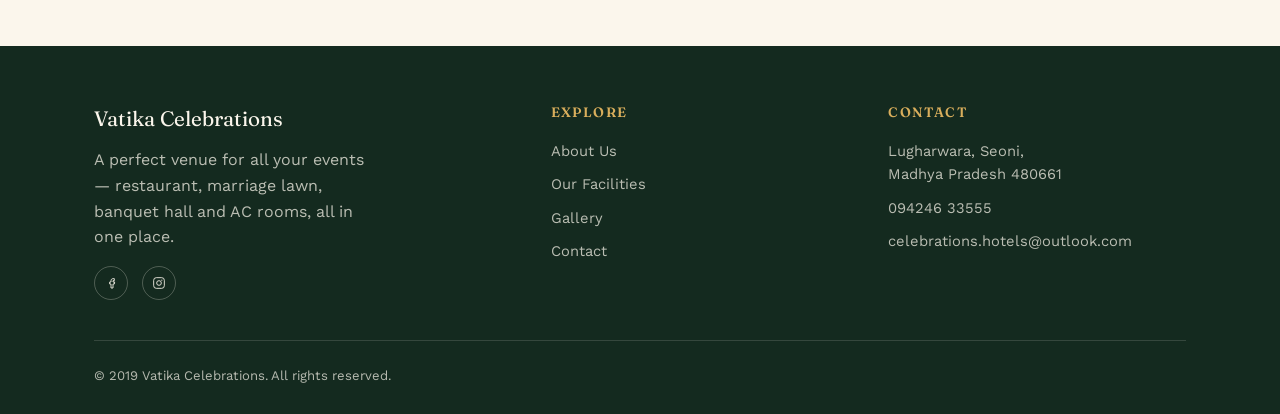
==== commit ae15e6b4: "Update index.html" ====
--- a/index.html
+++ b/index.html
@@ -181,7 +181,6 @@
     </div>
     <div class="footer-bottom">
       <span>© 2019 Vatika Celebrations. All rights reserved.</span>
-      <span>Lugharwara, Seoni, Madhya Pradesh</span>
     </div>
   </div>
 </footer>
